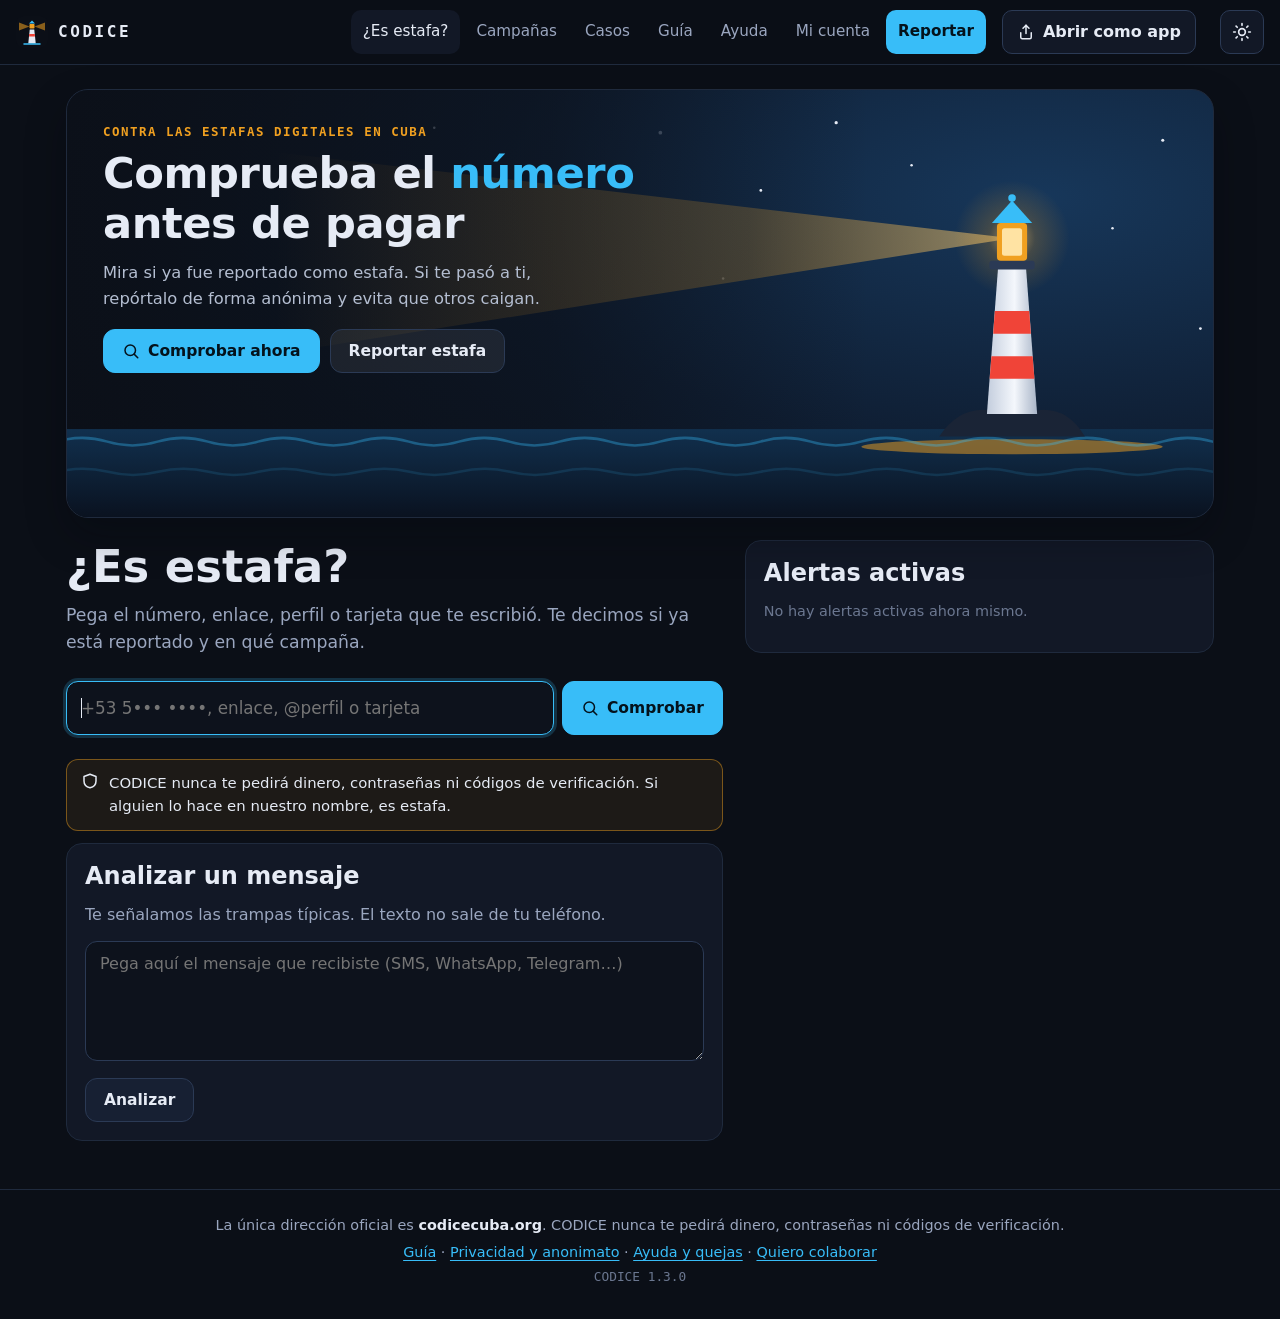
==== index.html @ cb412890 "Añadir botón «Abrir como app» (acceso directo a la pantalla de inicio)" ====
<!doctype html>
<html lang="es">
<head>
<meta charset="utf-8">
<meta name="viewport" content="width=device-width, initial-scale=1, viewport-fit=cover">
<meta http-equiv="Content-Security-Policy" content="default-src 'self'; script-src 'self'; style-src 'self'; img-src 'self' data: blob: https://*.ts.net; media-src 'self' blob: https://*.ts.net; connect-src 'self' https://*.ts.net; font-src 'self'; object-src 'none'; base-uri 'none'; form-action 'none'; manifest-src 'self'">
<meta name="referrer" content="no-referrer">
<title>CODICE · ¿Es estafa?</title>
<meta name="description" content="Comprueba si un número, enlace, perfil o tarjeta está reportado como estafa en Cuba. Reporta de forma anónima y ayuda a otros.">
<meta name="theme-color" content="#0B0F17">
<link rel="icon" href="img/favicon.svg" type="image/svg+xml">
<link rel="icon" href="img/favicon-32.png" sizes="32x32" type="image/png">
<link rel="icon" href="img/favicon-16.png" sizes="16x16" type="image/png">
<link rel="apple-touch-icon" href="img/apple-touch-icon.png">
<link rel="manifest" href="manifest.webmanifest">
<meta name="mobile-web-app-capable" content="yes">
<meta name="apple-mobile-web-app-capable" content="yes">
<meta name="apple-mobile-web-app-title" content="CODICE">
<meta name="apple-mobile-web-app-status-bar-style" content="black-translucent">
<meta property="og:type" content="website">
<meta property="og:site_name" content="CODICE">
<meta property="og:title" content="CODICE · ¿Es estafa? Compruébalo antes de pagar">
<meta property="og:description" content="Comprueba números, enlaces y tarjetas reportados como estafa en Cuba. Reporta de forma anónima.">
<meta property="og:image" content="https://codicecuba.org/img/og.png">
<meta property="og:url" content="https://codicecuba.org/">
<meta name="twitter:card" content="summary_large_image">
<link rel="stylesheet" href="css/codice.css?v=2026-11-25.3">
<script src="js/tema.js?v=2026-11-25.3"></script>
<script src="config.js?v=2026-11-25.3"></script>
<script type="module" src="js/app.js?v=2026-11-25.3"></script>
</head>
<body>
<a class="saltar" href="#principal">Saltar al contenido</a>
<div id="franja" hidden></div>
<header class="cabecera">
  <a class="marca" href="#/" aria-label="CODICE, inicio">
    <img src="img/logo.svg" alt="" width="32" height="32"><span>CODICE</span>
  </a>
  <nav id="menu" class="menu" aria-label="Principal"></nav>
  <button id="boton-app" class="boton-app" type="button" hidden aria-label="Abrir CODICE como app" title="Abrir CODICE como app"><svg class="icono" width="18" height="18" viewBox="0 0 24 24" fill="none" stroke="currentColor" stroke-width="2" stroke-linecap="round" stroke-linejoin="round" aria-hidden="true"><path d="M12 3v11"/><path d="m8 7 4-4 4 4"/><path d="M5 13v6a2 2 0 0 0 2 2h10a2 2 0 0 0 2-2v-6"/></svg><span class="texto-app">Abrir como app</span></button>
  <button id="boton-tema" class="boton-tema" type="button" aria-label="Cambiar a modo claro" title="Cambiar a modo claro">
    <svg class="ir-claro" width="20" height="20" viewBox="0 0 24 24" fill="none" stroke="currentColor" stroke-width="2" stroke-linecap="round" stroke-linejoin="round" aria-hidden="true"><circle cx="12" cy="12" r="4"/><path d="M12 2v2M12 20v2M4.9 4.9l1.4 1.4M17.7 17.7l1.4 1.4M2 12h2M20 12h2M4.9 19.1l1.4-1.4M17.7 6.3l1.4-1.4"/></svg>
    <svg class="ir-oscuro" width="20" height="20" viewBox="0 0 24 24" fill="none" stroke="currentColor" stroke-width="2" stroke-linecap="round" stroke-linejoin="round" aria-hidden="true"><path d="M21 12.8A9 9 0 1 1 11.2 3a7 7 0 0 0 9.8 9.8z"/></svg>
  </button>
  <button id="boton-menu" class="boton-menu" aria-label="Abrir menú" aria-expanded="false" aria-controls="menu">
    <svg width="22" height="22" viewBox="0 0 24 24" fill="none" stroke="currentColor" stroke-width="2" stroke-linecap="round" aria-hidden="true"><path d="M4 7h16M4 12h16M4 17h16"/></svg>
  </button>
</header>
<main id="principal" tabindex="-1"><noscript><p class="aviso">CODICE necesita JavaScript para funcionar.</p></noscript></main>
<footer class="pie">
  <p class="pie-oficial">La única dirección oficial es <strong>codicecuba.org</strong>. CODICE nunca te pedirá dinero, contraseñas ni códigos de verificación.</p>
  <p class="pie-enlaces"><a href="#/guia">Guía</a> · <a href="#/privacidad">Privacidad y anonimato</a> · <a href="#/ayuda">Ayuda y quejas</a> · <a href="#/colaborar">Quiero colaborar</a></p>
  <p class="pie-version">CODICE <span id="version">1.0.0</span></p>
</footer>
<div id="avisos-flotantes" class="toasts" aria-live="polite"></div>
<script src="js/abrir-app.js?v=2026-11-25.3"></script>
</body>
</html>
---- css/codice.css ----
/* CODICE · estilos. Oscuro y claro, que se lea bien y se adapte a cualquier pantalla */
/* modo oscuro (el de por defecto). Todos los colores salen de aqui, el claro solo cambia estas variables y ya */
:root {
  --fondo: #0B0F17; --capa: #121826; --capa2: #172033; --entrada: #0D121C; --borde: #1F2A3D; --borde2: #2B3A55;
  --texto: #E6EBF5; --suave: #9AA6BF; --tenue: #6B7790; --primario: #38BDF8; --primario2: #7DD3FC; --faro: #F0A020;
  --rojo: #F04438; --ambar: #F0A020; --verde: #3FB950; --azul: #38BDF8; --violeta: #A78BFA; --amarillo: #FDE68A;
  --rojo-texto: var(--rojo-texto); --ambar-texto: var(--ambar-texto); --verde-texto: var(--verde-texto); --atencion-texto: var(--atencion-texto);
  --sobre-primario: #04121C; --sobre-verde: #031105; --cabecera: rgba(11, 15, 23, .92); --velo: rgba(3, 6, 12, .72);
  --marco-movil: #1C2333; --grafo-texto: #C9D2E3; --grafo-neutro: #3B4A66; --grafo-vacio: #172033;
  --m-caso: #8B93FF; --m-expediente: #E2E8F0; --m-telefono: #F59E0B; --m-perfil: #34D399; --m-web: #2DD4BF; --m-correo: #FDE68A;
  --m-pago: #F87171; --m-ip: #38BDF8; --m-hash: #F472B6; --m-billetera: #FB923C; --m-app: #C4B5FD; --m-marca: #94A3B8; --m-letra: #0B0F17;
  --radio: 12px; --sombra: 0 10px 30px rgba(0, 0, 0, .35);
  --letra: system-ui, -apple-system, "Segoe UI", Roboto, "Noto Sans", Ubuntu, sans-serif;
  --mono: ui-monospace, "SFMono-Regular", "DejaVu Sans Mono", Menlo, Consolas, monospace;
  color-scheme: dark;
}
/* modo claro: los mismos tonos del oscuro pero un poco mas fuertes pa' que se lean bien sobre blanco */
:root[data-tema="claro"] {
  --fondo: #F3F6FA; --capa: #FFFFFF; --capa2: #EBF0F7; --entrada: #FFFFFF; --borde: #DCE3EE; --borde2: #C3CDDD;
  --texto: #0F1A2E; --suave: #4A5872; --tenue: #637089; --primario: #0369A1; --primario2: #075985; --faro: #C2700A;
  --rojo: #D92D20; --ambar: #DC8A04; --verde: #1F883D; --azul: #0284C7; --violeta: #7C3AED; --amarillo: #CA8A04;
  --rojo-texto: #B42318; --ambar-texto: #93470D; --verde-texto: #067647; --atencion-texto: #7A3E0E;
  --sobre-primario: #FFFFFF; --sobre-verde: #FFFFFF; --cabecera: rgba(243, 246, 250, .92); --velo: rgba(15, 26, 46, .45);
  --marco-movil: #C3CDDD; --grafo-texto: #24324D; --grafo-neutro: #A9B5C8; --grafo-vacio: #FFFFFF;
  --m-caso: #4F46E5; --m-expediente: #1E293B; --m-telefono: #C2410C; --m-perfil: #047857; --m-web: #0F766E; --m-correo: #A16207;
  --m-pago: #B91C1C; --m-ip: #0369A1; --m-hash: #BE185D; --m-billetera: #C2410C; --m-app: #6D28D9; --m-marca: #475569; --m-letra: #FFFFFF;
  --sombra: 0 10px 30px rgba(15, 26, 46, .12);
  color-scheme: light;
}
* { box-sizing: border-box; }
html { -webkit-text-size-adjust: 100%; }
body { margin: 0; background: var(--fondo); color: var(--texto); font: 16px/1.55 var(--letra); min-height: 100vh; transition: background-color .2s, color .2s;
  display: flex; flex-direction: column; }
a { color: var(--primario); text-underline-offset: 3px; }
a:hover { color: var(--primario2); }
img, video, svg { max-width: 100%; }
h1, h2, h3 { line-height: 1.2; margin: 0 0 .5em; }
h1 { font-size: clamp(1.6rem, 4vw, 2.2rem); }
h2 { font-size: clamp(1.25rem, 3vw, 1.5rem); }
h3 { font-size: 1.08rem; }
p { margin: 0 0 .8em; }
code, .mono { font-family: var(--mono); }
:focus-visible { outline: 3px solid var(--primario); outline-offset: 2px; border-radius: 6px; }
.saltar { position: absolute; left: -999px; top: 8px; background: var(--primario); color: var(--sobre-primario); padding: 8px 12px; border-radius: 8px; z-index: 50; }
.saltar:focus { left: 8px; }
[hidden] { display: none !important; }
.oculto-visual { position: absolute !important; width: 1px; height: 1px; overflow: hidden; clip: rect(0 0 0 0); white-space: nowrap; }

/* cabecera y menu */
.cabecera { position: sticky; top: 0; z-index: 20; display: flex; align-items: center; gap: 16px; padding: 10px max(16px, env(safe-area-inset-left));
  background: var(--cabecera); backdrop-filter: blur(8px); border-bottom: 1px solid var(--borde); }
.marca { display: flex; align-items: center; gap: 10px; color: var(--texto); text-decoration: none; font-weight: 700; letter-spacing: .16em; font-family: var(--mono); }
.marca img { border-radius: 8px; }
.menu { display: flex; gap: 4px; margin-left: auto; flex-wrap: wrap; }
.menu a { color: var(--suave); text-decoration: none; padding: 10px 12px; border-radius: 10px; font-size: .95rem; min-height: 44px; display: flex; align-items: center; }
.menu a:hover, .menu a[aria-current="page"] { color: var(--texto); background: var(--capa); }
.menu a.destacado { background: var(--primario); color: var(--sobre-primario); font-weight: 600; }
.boton-tema { margin-left: 4px; width: 44px; height: 44px; flex: none; border-radius: 10px; border: 1px solid var(--borde2); background: var(--capa); color: var(--texto); display: flex; align-items: center; justify-content: center; cursor: pointer; }
.boton-tema:hover { border-color: var(--primario); }
.boton-tema .ir-oscuro { display: none; } :root[data-tema="claro"] .boton-tema .ir-oscuro { display: block; } :root[data-tema="claro"] .boton-tema .ir-claro { display: none; }
.boton-menu { display: none; margin-left: auto; width: 44px; height: 44px; border-radius: 10px; border: 1px solid var(--borde2); background: var(--capa); color: var(--texto); align-items: center; justify-content: center; cursor: pointer; }
@media (max-width: 860px) {
  .boton-menu { display: flex; }
  .boton-tema { margin-left: auto; } .boton-tema + .boton-menu { margin-left: 8px; }
  .menu { position: fixed; inset: 61px 0 auto 0; flex-direction: column; background: var(--fondo); border-bottom: 1px solid var(--borde); padding: 8px 12px 16px; display: none; box-shadow: var(--sombra); max-height: calc(100vh - 61px); overflow: auto; }
  .menu.abierto { display: flex; }
  .menu a { font-size: 1.05rem; }
}
#franja { background: var(--rojo); color: #fff; padding: 10px 16px; font-weight: 600; text-align: center; }
#franja a { color: #fff; }

main { flex: 1; width: 100%; max-width: 1180px; margin: 0 auto; padding: 24px max(16px, env(safe-area-inset-left)) 48px; }
main:focus { outline: none; }
.pie { border-top: 1px solid var(--borde); color: var(--suave); padding: 20px 16px 28px; text-align: center; font-size: .9rem; }
.pie p { margin: 4px 0; }
.pie-oficial strong { color: var(--texto); }
.pie-version { color: var(--tenue); font-family: var(--mono); font-size: .8rem; }

/* bloques */
.tarjeta { background: var(--capa); border: 1px solid var(--borde); border-radius: 16px; padding: 18px; }
.tarjeta + .tarjeta { margin-top: 14px; }
.rejilla { display: grid; gap: 14px; grid-template-columns: repeat(auto-fill, minmax(min(260px, 100%), 1fr)); }
.rejilla > *, .avisos > *, .galeria > *, .opciones > * { min-width: 0; }
.fila { display: flex; gap: 10px; align-items: center; flex-wrap: wrap; }
.fila.fin { justify-content: flex-end; }
.pila { display: flex; flex-direction: column; gap: 12px; }
.separador { height: 1px; background: var(--borde); margin: 16px 0; border: 0; }
.suave { color: var(--suave); }
.tenue { color: var(--tenue); font-size: .9rem; }
.pequeno { font-size: .86rem; }
.grande { font-size: 1.15rem; }
.centro { text-align: center; }
.cabecera-pagina { display: flex; gap: 12px; align-items: flex-end; justify-content: space-between; flex-wrap: wrap; margin-bottom: 18px; }
.cabecera-pagina p { margin: 0; color: var(--suave); }
.volver { display: inline-flex; gap: 6px; align-items: center; margin-bottom: 12px; text-decoration: none; color: var(--suave); }

/* botones y formularios */
.boton, button.boton { display: inline-flex; align-items: center; justify-content: center; gap: 8px; min-height: 44px; padding: 0 18px; border-radius: 12px;
  border: 1px solid var(--borde2); background: var(--capa2); color: var(--texto); font: 600 .97rem var(--letra); cursor: pointer; text-decoration: none; white-space: nowrap; }
.boton:hover { border-color: var(--primario); color: var(--texto); }
.boton.primario { background: var(--primario); border-color: var(--primario); color: var(--sobre-primario); }
.boton.primario:hover { background: var(--primario2); }
.boton.peligro { background: transparent; border-color: rgba(240, 68, 56, .6); color: var(--rojo-texto); }
.boton.peligro:hover { background: rgba(240, 68, 56, .12); }
.boton.exito { background: var(--verde); border-color: var(--verde); color: var(--sobre-verde); }
.boton.fantasma { background: transparent; border-color: transparent; color: var(--suave); }
.boton.fantasma:hover { color: var(--texto); background: var(--capa2); }
.boton.chico { min-height: 36px; padding: 0 12px; font-size: .88rem; border-radius: 10px; }
.boton[disabled], .boton[aria-busy="true"] { opacity: .55; cursor: not-allowed; }
.boton.ancho { width: 100%; }
/* en pantallas chiquitas los botones con texto largo bajan de linea, si no se salen */
.boton, button.boton { max-width: 100%; white-space: normal; text-align: center; padding-top: 6px; padding-bottom: 6px; }
/* codigos, enlaces y datos largos se cortan dentro de su caja, que no me la estiren */
main a, main .indicador, main code, .elemento .crece { overflow-wrap: anywhere; }
.tabla .indicador, .tabla code { white-space: nowrap; overflow-wrap: normal; } /* en las tablas el dato va completo, la tabla se desliza y ya */
label { display: block; font-weight: 600; margin-bottom: 6px; font-size: .95rem; }
.campo { margin-bottom: 14px; }
.campo .ayuda { color: var(--suave); font-size: .86rem; margin-top: 4px; }
.campo .error { color: var(--rojo-texto); font-size: .88rem; margin-top: 4px; }
input[type=text], input[type=search], input[type=password], input[type=date], input[type=url], input[type=number], select, textarea {
  width: 100%; min-height: 48px; padding: 10px 14px; border-radius: 12px; border: 1px solid var(--borde2); background: var(--entrada); color: var(--texto); font: 1rem var(--letra); }
/* las casillas de fecha: el iPhone las pinta mas anchas q su caja, con esto ocupan su sitio justo */
input[type=date] { display: block; min-width: 0; max-width: 100%; -webkit-appearance: none; appearance: none; text-align: left; }
input[type=date]::-webkit-date-and-time-value { text-align: left; }
.filtros { display: grid; gap: 0 12px; grid-template-columns: repeat(auto-fill, minmax(140px, 200px)); }
.filtros > * { min-width: 0; }
/* banner de la portada (el faro animado de fondo) */
.banner { position: relative; overflow: hidden; margin-bottom: 22px; padding: 34px 36px 104px; min-height: 320px; border-radius: 22px; color: #E6EBF5;
  border: 1px solid #1F2A3D; background: radial-gradient(110% 130% at 85% 25%, #17375A 0%, #0F1E33 45%, #0B0F17 100%); box-shadow: 0 18px 40px rgba(3, 6, 12, .3); }
.banner-faro { position: absolute; inset: 0; z-index: 0; pointer-events: none; }
.banner-faro img { width: 100%; height: 100%; object-fit: cover; object-position: right bottom; display: block; }
.banner::before { content: ""; position: absolute; inset: 0; z-index: 0; pointer-events: none;
  background: linear-gradient(90deg, rgba(11, 15, 23, .82) 0%, rgba(11, 15, 23, .55) 42%, rgba(11, 15, 23, 0) 70%); }
.banner-texto { position: relative; z-index: 1; max-width: 560px; animation: banner-entra .7s ease-out both; }
@keyframes banner-entra { from { opacity: 0; transform: translateY(10px); } to { opacity: 1; transform: none; } }
.banner-antetitulo { margin: 0 0 10px; color: #F0A020; font: 600 .78rem var(--mono); letter-spacing: .12em; text-transform: uppercase; }
.banner-titulo { margin: 0 0 12px; font-size: clamp(1.75rem, 4.2vw, 2.7rem); font-weight: 800; line-height: 1.15; letter-spacing: -.01em; }
.banner-rotor { display: inline-block; height: 1.15em; overflow: hidden; vertical-align: bottom; }
.banner-palabras { display: flex; flex-direction: column; color: #38BDF8; animation: banner-palabras 8s cubic-bezier(.7, 0, .3, 1) infinite; }
.banner-palabras span { display: block; height: 1.15em; }
@keyframes banner-palabras { 0%, 20% { transform: translateY(0); } 25%, 45% { transform: translateY(-1.15em); } 50%, 70% { transform: translateY(-2.3em); } 75%, 95% { transform: translateY(-3.45em); } 100% { transform: translateY(-4.6em); } }
.banner-lema { color: #B4BED1; max-width: 46ch; margin: 0 0 18px; font-size: 1.02rem; }
.banner-botones { display: flex; gap: 10px; flex-wrap: wrap; }
.banner .boton.primario { background: #38BDF8; border-color: #38BDF8; color: #04121C; }
.banner .boton.primario:hover { background: #7DD3FC; }
.banner-secundario { background: rgba(255, 255, 255, .07); border-color: #2B3A55; color: #E6EBF5; backdrop-filter: blur(4px); }
.banner-secundario:hover { color: #fff; border-color: #38BDF8; }
.banner-cifras { display: flex; gap: 6px 18px; flex-wrap: wrap; margin-top: 20px; color: #9AA6BF; font-size: .9rem; min-height: 1.4em; }
.banner-cifras b { color: #E6EBF5; font-family: var(--mono); font-size: 1.05rem; }
@media (max-width: 760px) {
  .banner { padding: 22px 18px 132px; min-height: 0; }
  .banner::before { display: none; }
  .banner-faro { top: auto; height: 170px; }
  .banner-faro img { object-position: 82% bottom; }
  .banner-antetitulo { font-size: .68rem; letter-spacing: .1em; }
  .banner-lema { font-size: .95rem; }
  .banner-botones .boton { flex: 1 1 140px; padding: 0 12px; }
  .banner-cifras { font-size: .82rem; gap: 4px 12px; }
}
@media (prefers-reduced-motion: reduce) { .banner-palabras, .banner-texto { animation: none; } }

/* los recortes de ejemplo de la guia */
.recortes { display: flex; flex-wrap: wrap; gap: 12px; margin-top: 12px; }
.recorte { display: block; width: 100%; max-width: 340px; height: auto; border-radius: 12px; }
.fila-indicador { display: grid; gap: 10px 14px; grid-template-columns: minmax(0, 1fr) minmax(0, 2fr); }
@media (max-width: 520px) { .fila-indicador { grid-template-columns: minmax(0, 1fr); } }
@media (max-width: 520px) { .filtros { grid-template-columns: minmax(0, 1fr) minmax(0, 1fr); } .filtros > :last-child:nth-child(odd) { grid-column: 1 / -1; } }
textarea { min-height: 120px; resize: vertical; line-height: 1.5; }
input:focus, select:focus, textarea:focus { border-color: var(--primario); outline: none; box-shadow: 0 0 0 3px rgba(56, 189, 248, .2); }
input[aria-invalid="true"], select[aria-invalid="true"], textarea[aria-invalid="true"] { border-color: var(--rojo); }
.casilla { display: flex; gap: 10px; align-items: flex-start; font-weight: 400; cursor: pointer; }
.casilla input { width: 22px; height: 22px; margin-top: 2px; flex: none; accent-color: var(--primario); }
.opciones { display: grid; gap: 8px; grid-template-columns: repeat(auto-fill, minmax(150px, 1fr)); }
.opcion { position: relative; }
.opcion input { position: absolute; opacity: 0; }
.opcion span { display: flex; align-items: center; min-height: 48px; padding: 8px 12px; border-radius: 12px; border: 1px solid var(--borde2); background: var(--entrada); cursor: pointer; font-weight: 500; }
.opcion input:checked + span { border-color: var(--primario); background: rgba(56, 189, 248, .12); }
.opcion input:focus-visible + span { outline: 3px solid var(--primario); }
.trampa { position: absolute; left: -5000px; width: 1px; height: 1px; overflow: hidden; }
.buscador { display: flex; gap: 8px; }
.buscador input { flex: 1; min-width: 0; font-size: 1.05rem; min-height: 54px; }
.buscador .boton { min-height: 54px; }
@media (max-width: 520px) { .buscador { flex-direction: column; } }

/* insignias y niveles */
.insignia { display: inline-flex; align-items: center; gap: 6px; padding: 3px 10px; border-radius: 999px; font-size: .8rem; font-weight: 600; border: 1px solid var(--borde2); color: var(--suave); white-space: nowrap; }
.insignia.rojo, .nivel-fuerte, .riesgo-alto, .ver-confirmada { color: var(--rojo-texto); border-color: rgba(240, 68, 56, .5); background: rgba(240, 68, 56, .1); }
.insignia.ambar, .nivel-intermedia, .riesgo-medio, .ver-investigacion { color: var(--ambar-texto); border-color: rgba(240, 160, 32, .5); background: rgba(240, 160, 32, .1); }
.insignia.verde, .nivel-debil, .ver-resuelta, .estado-aprobado { color: var(--verde-texto); border-color: rgba(63, 185, 80, .5); background: rgba(63, 185, 80, .1); }
.insignia.azul, .estado-pendiente { color: var(--primario2); border-color: rgba(56, 189, 248, .5); background: rgba(56, 189, 248, .08); }
.estado-cambios { color: var(--ambar-texto); border-color: rgba(240, 160, 32, .5); }
.estado-rechazado, .estado-retirado, .estado-duplicado, .ver-descartada, .riesgo-sin_datos { color: var(--suave); }
.punto { width: 10px; height: 10px; border-radius: 50%; display: inline-block; background: var(--tenue); }
.punto.verde { background: var(--verde); } .punto.ambar { background: var(--ambar); } .punto.rojo { background: var(--rojo); }

/* portada */
.portada { display: grid; gap: 22px; grid-template-columns: minmax(0, 1.4fr) minmax(0, 1fr); align-items: start; }
@media (max-width: 900px) { .portada { grid-template-columns: minmax(0, 1fr); } }
.portada > * { min-width: 0; }
.heroe h1 { font-size: clamp(2rem, 6vw, 2.8rem); margin-bottom: 8px; }
.heroe p.lema { color: var(--suave); font-size: 1.08rem; }
.aviso-seguro svg, .elemento svg { flex: none; }
.aviso-seguro { display: flex; gap: 10px; align-items: flex-start; border: 1px solid rgba(240, 160, 32, .45); background: rgba(240, 160, 32, .08); border-radius: 12px; padding: 12px 14px; color: var(--atencion-texto); font-size: .93rem; }
.resultado { border-radius: 14px; padding: 16px; border: 1px solid var(--borde2); background: var(--capa2); margin-top: 14px; }
.resultado.riesgo-alto { border-color: rgba(240, 68, 56, .6); background: rgba(240, 68, 56, .08); }
.resultado.riesgo-medio { border-color: rgba(240, 160, 32, .6); background: rgba(240, 160, 32, .07); }
.resultado.riesgo-sin_datos { border-color: rgba(63, 185, 80, .45); }
.resultado h3 { display: flex; gap: 10px; align-items: center; }
.cifras { display: grid; grid-template-columns: repeat(3, minmax(0, 1fr)); gap: 10px; }
@media (max-width: 360px) { .cifra { padding: 12px 6px; } .cifra b { font-size: 1.35rem; } }
.cifra { background: var(--capa); border: 1px solid var(--borde); border-radius: 14px; padding: 14px; text-align: center; }
.cifra b { display: block; font-size: 1.6rem; font-family: var(--mono); }
.cifra span { color: var(--suave); font-size: .85rem; }
.senal { display: flex; gap: 10px; padding: 10px 12px; border-radius: 10px; background: var(--capa2); border-left: 4px solid var(--ambar); margin-top: 8px; }
.senal.alta { border-left-color: var(--rojo); }
.lista-limpia { list-style: none; padding: 0; margin: 0; }
.lista-limpia > li + li { border-top: 1px solid var(--borde); }
.elemento { display: flex; gap: 12px; align-items: center; padding: 12px 4px; color: var(--texto); text-decoration: none; }
a.elemento:hover { background: var(--capa2); border-radius: 10px; }
.elemento .crece { flex: 1; min-width: 0; }
.elemento .titulo { font-weight: 600; display: block; overflow: hidden; text-overflow: ellipsis; }
.elemento .meta { color: var(--suave); font-size: .86rem; }
@media (max-width: 600px) {
  .elemento { flex-wrap: wrap; align-items: flex-start; }
  .elemento .crece { flex-basis: calc(100% - 40px); }
  .elemento > input ~ .insignia { margin-left: 34px; }
  .elemento .meta:last-child { display: -webkit-box !important; -webkit-line-clamp: 2; -webkit-box-orient: vertical; overflow: hidden; }
  .elemento .meta.completa:last-child { display: block !important; -webkit-line-clamp: unset; overflow: visible; }
}

/* avisos de CODICE */
.avisos { display: grid; gap: 14px; grid-template-columns: repeat(auto-fill, minmax(min(280px, 100%), 1fr)); margin-bottom: 24px; }
.aviso-noticia { border-radius: 16px; overflow: hidden; background: var(--capa); border: 1px solid var(--borde); display: flex; flex-direction: column; }
.aviso-noticia.alerta { border-color: rgba(240, 68, 56, .6); }
.aviso-noticia.actualizacion { border-color: rgba(56, 189, 248, .45); }
.aviso-noticia .media { background: #000; position: relative; }
.aviso-noticia .media img, .aviso-noticia .media video { width: 100%; display: block; max-height: 320px; object-fit: contain; }
.aviso-noticia .cuerpo { padding: 14px 16px 16px; }
.aviso-noticia .etiqueta { font-size: .78rem; font-weight: 700; text-transform: uppercase; letter-spacing: .06em; }
.aviso-noticia.alerta .etiqueta { color: var(--rojo-texto); } .aviso-noticia.actualizacion .etiqueta { color: var(--primario2); }
.reproducir { position: absolute; inset: 0; margin: auto; width: 64px; height: 64px; border-radius: 50%; border: 0; background: rgba(0, 0, 0, .65); color: #fff; font-size: 26px; cursor: pointer; }

/* pasos del formulario */
.pasos { display: flex; gap: 6px; margin-bottom: 18px; }
.pasos li { flex: 1; list-style: none; height: 6px; border-radius: 6px; background: var(--borde2); }
.pasos li.hecho { background: var(--primario); }
.pasos-texto { color: var(--suave); font-size: .9rem; margin-bottom: 6px; }
.archivos { display: grid; gap: 8px; }
.archivo { display: flex; gap: 10px; align-items: center; background: var(--capa2); border-radius: 10px; padding: 8px 10px; }
.archivo img { width: 44px; height: 44px; object-fit: cover; border-radius: 8px; }
.archivo .crece { flex: 1; min-width: 0; overflow: hidden; text-overflow: ellipsis; white-space: nowrap; }
.zona-subida { border: 2px dashed var(--borde2); border-radius: 14px; padding: 22px; text-align: center; color: var(--suave); cursor: pointer; }
.zona-subida.encima { border-color: var(--primario); background: rgba(56, 189, 248, .06); }
.progreso { height: 8px; background: var(--borde2); border-radius: 8px; overflow: hidden; }
.progreso div { height: 100%; width: 0; background: var(--primario); transition: width .2s; }
.codigo-privado { font-family: var(--mono); font-size: clamp(1.1rem, 4vw, 1.5rem); letter-spacing: .06em; background: var(--entrada); border: 1px dashed var(--faro); border-radius: 12px; padding: 14px; text-align: center; user-select: all; word-break: break-all; }
.captcha { display: flex; gap: 10px; align-items: center; flex-wrap: wrap; }
.captcha img { border-radius: 10px; border: 1px solid var(--borde2); height: 72px; }

/* tablas y pestañas */
.tabla { width: 100%; border-collapse: collapse; font-size: .93rem; }
.tabla th, .tabla td { text-align: left; padding: 10px 8px; border-bottom: 1px solid var(--borde); vertical-align: top; }
.tabla th { color: var(--suave); font-weight: 600; font-size: .84rem; }
.desplazable { overflow-x: auto; }
.pestanas { display: flex; gap: 4px; border-bottom: 1px solid var(--borde); margin-bottom: 16px; overflow-x: auto; scrollbar-width: thin; }
.pestanas button { background: none; border: 0; color: var(--suave); padding: 12px 14px; font: 600 .95rem var(--letra); cursor: pointer; border-bottom: 3px solid transparent; white-space: nowrap; min-height: 44px; }
.pestanas button[aria-selected="true"] { color: var(--texto); border-bottom-color: var(--primario); }

/* mensajes y dialogos */
.toasts { position: fixed; bottom: 16px; left: 50%; transform: translateX(-50%); display: flex; flex-direction: column; gap: 8px; z-index: 60; width: min(560px, calc(100vw - 24px)); }
.toast { background: var(--capa2); border: 1px solid var(--borde2); border-radius: 12px; padding: 12px 14px; box-shadow: var(--sombra); display: flex; gap: 10px; align-items: center; }
.toast.error { border-color: rgba(240, 68, 56, .7); } .toast.ok { border-color: rgba(63, 185, 80, .7); }
.toast .crece { flex: 1; }
.velo { position: fixed; inset: 0; background: var(--velo); z-index: 40; display: flex; align-items: center; justify-content: center; padding: 16px; }
.dialogo { background: var(--capa); border: 1px solid var(--borde2); border-radius: 18px; width: min(560px, 100%); max-height: calc(100vh - 32px); overflow: auto; padding: 20px; box-shadow: var(--sombra); }
.dialogo.ancho { width: min(980px, 100%); }
.aviso { border-radius: 12px; padding: 12px 14px; background: var(--capa2); border: 1px solid var(--borde2); }
.aviso.error { border-color: rgba(240, 68, 56, .6); color: var(--rojo-texto); }
.aviso.ok { border-color: rgba(63, 185, 80, .6); }
.aviso.atencion { border-color: rgba(240, 160, 32, .6); color: var(--atencion-texto); }
.vacio { text-align: center; color: var(--suave); padding: 36px 12px; }
.cargando { display: flex; gap: 10px; align-items: center; justify-content: center; color: var(--suave); padding: 36px; }
.cargando::before { content: ""; width: 18px; height: 18px; border-radius: 50%; border: 3px solid var(--borde2); border-top-color: var(--primario); animation: giro .8s linear infinite; }
@keyframes giro { to { transform: rotate(360deg); } }

/* fichas y pruebas */
.ficha-meta { display: flex; flex-wrap: wrap; gap: 8px 18px; color: var(--suave); font-size: .92rem; margin-bottom: 12px; }
.galeria { display: grid; gap: 10px; grid-template-columns: repeat(auto-fill, minmax(min(180px, 100%), 1fr)); }
.galeria a, .galeria figure { display: block; border-radius: 12px; overflow: hidden; border: 1px solid var(--borde); background: #000; margin: 0; }
.galeria img { width: 100%; height: 180px; object-fit: cover; display: block; }
.indicador { font-family: var(--mono); background: var(--entrada); border: 1px solid var(--borde2); border-radius: 8px; padding: 2px 8px; font-size: .9rem; }
.linea-tiempo { display: flex; align-items: flex-end; gap: 4px; height: 120px; padding-top: 8px; }
.linea-tiempo { justify-content: center; }
.linea-tiempo .barra { flex: 1; max-width: 56px; background: var(--primario); border-radius: 6px 6px 0 0; min-height: 4px; position: relative; }
.linea-tiempo.con-valores { padding-top: 22px; }
.linea-tiempo .barra .valor { position: absolute; top: -20px; left: 50%; transform: translateX(-50%); font: 600 .75rem var(--mono); color: var(--texto); }
.linea-tiempo .barra span { position: absolute; bottom: -22px; left: 50%; transform: translateX(-50%); font-size: .7rem; color: var(--tenue); white-space: nowrap; }
.grafo { width: 100%; height: 420px; background: var(--entrada); border: 1px solid var(--borde); border-radius: 14px; display: block; touch-action: none; cursor: grab; }
.grafo.alto { height: min(70vh, 640px); }
.leyenda { display: flex; flex-wrap: wrap; gap: 12px; color: var(--suave); font-size: .85rem; margin-top: 8px; }
.leyenda i { display: inline-block; width: 22px; height: 4px; border-radius: 4px; vertical-align: middle; margin-right: 6px; }

/* panel de admin */
.panel { display: grid; grid-template-columns: 240px minmax(0, 1fr); gap: 22px; align-items: start; }
.panel > * { min-width: 0; } /* q una tabla o una fila de pestañas ancha no me estire la pagina: que se deslice dentro de su caja */
.panel-lateral { position: sticky; top: 76px; display: flex; flex-direction: column; gap: 2px; }
.panel-lateral a { display: flex; align-items: center; justify-content: space-between; gap: 8px; color: var(--suave); text-decoration: none; padding: 10px 12px; border-radius: 10px; min-height: 44px; }
.panel-lateral a:hover, .panel-lateral a[aria-current="page"] { background: var(--capa); color: var(--texto); }
.panel-lateral .grupo { color: var(--tenue); font-size: .76rem; text-transform: uppercase; letter-spacing: .08em; margin: 14px 12px 4px; }
.contador { background: var(--primario); color: var(--sobre-primario); border-radius: 999px; font-size: .75rem; font-weight: 700; padding: 1px 8px; }
.contador.rojo { background: var(--rojo); color: #fff; }
.panel-barra { display: flex; gap: 10px; align-items: center; margin-bottom: 16px; flex-wrap: wrap; }
.panel-barra .buscar-global { flex: 1; min-width: 200px; position: relative; }
.resultados-globales { position: absolute; top: 52px; left: 0; right: 0; background: var(--capa); border: 1px solid var(--borde2); border-radius: 12px; z-index: 30; box-shadow: var(--sombra); max-height: 60vh; overflow: auto; }
.dividido { display: grid; grid-template-columns: minmax(280px, 380px) minmax(0, 1fr); gap: 16px; align-items: start; }
.columna { max-width: 820px; margin-inline: auto; } /* paginas de leer y formularios: centradas */
.dividido > * { min-width: 0; }
.volver-lista { display: none; }
@media (max-width: 1200px) { /* movil y portatil chiquito: con algo abierto solo se ve el detalle, a todo lo ancho */
  .dividido.con-detalle > :first-child { display: none; }
  .volver-lista { display: inline-flex; margin-bottom: 12px; }
}
.dividido .lista { max-height: calc(100vh - 170px); overflow: auto; position: sticky; top: 76px; }
.tarea { display: flex; gap: 12px; align-items: center; padding: 14px; border-radius: 12px; background: var(--capa2); border-left: 4px solid var(--primario); text-decoration: none; color: var(--texto); }
.tarea.urgente { border-left-color: var(--rojo); } .tarea.aviso { border-left-color: var(--ambar); } .tarea.info { border-left-color: var(--tenue); }
.seleccionado { outline: 2px solid var(--primario); background: rgba(56, 189, 248, .06); border-radius: 10px; }
.acciones-fijas { position: sticky; bottom: 0; z-index: 5; display: flex; gap: 8px; flex-wrap: wrap; align-items: center;
  margin: 16px -18px -18px; padding: 12px 18px; background: var(--capa); border-top: 1px solid var(--borde); border-radius: 0 0 16px 16px;
  box-shadow: 0 -10px 24px rgba(0, 0, 0, .18); } /* barra solida pa' que no se vea el texto por debajo */
@media (max-width: 600px) { .acciones-fijas { position: static; box-shadow: none; } } /* en el movil no flota encima del contenido */
.deshacer { position: fixed; bottom: 16px; right: 16px; z-index: 61; }
.editor-tapado { position: relative; display: inline-block; max-width: 100%; user-select: none; touch-action: none; }
.editor-tapado img { display: block; max-width: 100%; max-height: 70vh; }
.editor-tapado .cuadro { position: absolute; background: #000; border: 2px solid var(--faro); }
.editor-tapado .sugerido { position: absolute; border: 2px dashed var(--faro); background: rgba(240, 160, 32, .18); cursor: pointer; }
.medidor { height: 12px; border-radius: 12px; background: var(--borde2); overflow: hidden; display: flex; }
.medidor div { height: 100%; }
.vista-movil { width: 360px; max-width: 100%; border: 8px solid var(--marco-movil); border-radius: 28px; overflow: hidden; background: var(--fondo); }
.mini { font-size: .8rem; }
@media (max-width: 980px) {
  .panel { grid-template-columns: minmax(0, 1fr); }
  .panel-lateral { position: static; flex-direction: row; overflow-x: auto; gap: 4px; padding-bottom: 6px; border-bottom: 1px solid var(--borde); }
  .panel-lateral .grupo { display: none; }
  .panel-lateral a { white-space: nowrap; }
  .dividido { grid-template-columns: minmax(0, 1fr); }
  .dividido .lista { position: static; max-height: none; }
}
@media (prefers-reduced-motion: reduce) { *, *::before, *::after { animation: none !important; transition: none !important; } }
@media print { .cabecera, .pie, .toasts, .acciones-fijas, .panel-lateral { display: none !important; } body { background: #fff; color: #000; } }
body.modo-panel main { max-width: 1560px; }
body.modo-panel .dividido { grid-template-columns: minmax(300px, 400px) minmax(0, 1fr); }
@media (max-width: 1200px) { body.modo-panel .dividido { grid-template-columns: minmax(0, 1fr); } body.modo-panel .dividido .lista { position: static; max-height: none; } }
.rejilla > .tarjeta + .tarjeta, .pila > .tarjeta + .tarjeta, .portada > .tarjeta + .tarjeta, .avisos > * + * { margin-top: 0; }

/* --- 1.2 · metricas y seguridad ------------------------------------------------------------------ */
.segmentos { display: inline-flex; flex-wrap: wrap; gap: 4px; padding: 4px; border: 1px solid var(--borde); border-radius: 12px; background: var(--capa); max-width: 100%; }
.segmentos button { min-height: 40px; padding: 8px 14px; border: 0; border-radius: 9px; background: transparent; color: var(--suave); font: 600 .92rem var(--letra); cursor: pointer; }
.segmentos button:hover { color: var(--texto); }
.segmentos button[aria-pressed="true"] { background: var(--capa2); color: var(--texto); box-shadow: inset 0 0 0 1px var(--borde2); }
.barra-herramientas { display: flex; flex-wrap: wrap; gap: 10px 16px; align-items: center; justify-content: space-between; margin-bottom: 16px; }
.barra-herramientas > * { min-width: 0; }
.en-vivo { display: inline-flex; align-items: center; gap: 8px; color: var(--suave); font-size: .88rem; }
.en-vivo .punto { background: var(--verde); animation: latido 2s infinite; }
@keyframes latido { 0%, 100% { opacity: 1; } 50% { opacity: .35; } }
.kpis { display: grid; gap: 12px; grid-template-columns: repeat(auto-fit, minmax(min(160px, 100%), 1fr)); margin-bottom: 14px; }
.kpi { background: var(--capa); border: 1px solid var(--borde); border-radius: 14px; padding: 14px 16px; min-width: 0; }
.kpi span { display: block; color: var(--suave); font-size: .85rem; }
.kpi b { display: block; font: 700 1.7rem var(--mono); margin: 2px 0; overflow-wrap: anywhere; }
.kpi small { color: var(--tenue); font-size: .8rem; }
.kpi small.sube { color: var(--verde-texto); }
.kpi small.baja { color: var(--rojo-texto); }
.grafico { min-width: 0; }
.grafico-info { min-height: 48px; display: flex; flex-wrap: wrap; gap: 2px 12px; align-items: baseline; margin-bottom: 18px; font-size: .93rem; color: var(--suave); }
.grafico-info strong { color: var(--texto); }
.grafico-info b { font-family: var(--mono); font-size: 1.05rem; color: var(--texto); }
.grafico-zona { position: relative; height: 180px; border-bottom: 1px solid var(--borde2); background-image: linear-gradient(var(--borde) 1px, transparent 1px); background-size: 100% 25%; }
.grafico-zona.bajo { height: 110px; }
.grafico-barras { position: absolute; inset: 0; display: flex; align-items: stretch; gap: 3px; }
.gbarra { flex: 1 1 0; min-width: 0; display: flex; flex-direction: column; justify-content: flex-end; padding: 0; border: 0; background: transparent; cursor: pointer; }
.gbarra i { display: block; width: 100%; background: var(--primario); transition: opacity .15s; }
.gbarra i:first-child { border-radius: 4px 4px 0 0; }
.gbarra.cero i { min-height: 2px; opacity: .35; }
.grafico-barras.con-seleccion .gbarra i { opacity: .4; }
.gbarra:hover i, .gbarra:focus-visible i, .grafico-barras.con-seleccion .gbarra.activa i { opacity: 1; }
.gbarra:focus-visible { outline: 2px solid var(--primario); outline-offset: 2px; border-radius: 4px; }
.grafico-max { position: absolute; top: -18px; right: 0; font: .72rem var(--mono); color: var(--tenue); }
.grafico-eje { display: flex; justify-content: space-between; gap: 6px; margin-top: 6px; color: var(--tenue); font-size: .75rem; white-space: nowrap; overflow: hidden; }
.leyenda { display: flex; flex-wrap: wrap; gap: 6px 14px; color: var(--suave); font-size: .85rem; margin-top: 10px; }
.leyenda span { display: inline-flex; align-items: center; gap: 6px; }
.leyenda i { width: 10px; height: 10px; border-radius: 3px; display: inline-block; }
.barras-h { list-style: none; margin: 0; padding: 0; display: flex; flex-direction: column; gap: 10px; }
.barras-h li { display: grid; grid-template-columns: minmax(0, 1fr) auto; gap: 4px 10px; align-items: center; }
.barras-h .nombre { overflow: hidden; text-overflow: ellipsis; white-space: nowrap; font-size: .93rem; }
.barras-h .num { font: 600 .85rem var(--mono); color: var(--suave); }
.barras-h .pista { grid-column: 1 / -1; height: 8px; border-radius: 8px; background: var(--capa2); overflow: hidden; }
.barras-h .pista i { display: block; height: 100%; border-radius: 8px; background: var(--primario); }
.semaforo { display: grid; grid-template-columns: auto minmax(0, 1fr); gap: 16px 18px; align-items: center; margin-bottom: 14px; }
.semaforo .luz { width: 56px; height: 56px; border-radius: 50%; background: var(--verde); box-shadow: 0 0 0 6px rgba(63, 185, 80, .18); }
.semaforo.ambar .luz { background: var(--ambar); box-shadow: 0 0 0 6px rgba(240, 160, 32, .2); }
.semaforo.rojo .luz { background: var(--rojo); box-shadow: 0 0 0 6px rgba(240, 68, 56, .22); animation: latido 1.6s infinite; }
.semaforo h2 { margin: 0 0 4px; }
.semaforo ul { margin: 0; padding-left: 18px; color: var(--suave); }
.semaforo-datos { grid-column: 1 / -1; display: grid; gap: 10px; grid-template-columns: repeat(auto-fit, minmax(min(140px, 100%), 1fr)); }
.semaforo-datos > div { background: var(--capa2); border-radius: 12px; padding: 10px 12px; min-width: 0; }
.semaforo-datos b { display: block; font: 700 1.15rem var(--mono); overflow-wrap: anywhere; }
.semaforo-datos span { color: var(--suave); font-size: .82rem; }
.texto-plano { white-space: pre; overflow: auto; max-height: 60vh; font: .76rem/1.55 var(--mono); background: var(--entrada); border: 1px solid var(--borde); border-radius: 12px; padding: 12px; margin: 0; color: var(--texto); }
.incidente { display: grid; grid-template-columns: auto minmax(0, 1fr); gap: 4px 12px; padding: 12px 4px; align-items: start; }
.incidente .punto { margin-top: 7px; }
.incidente p { margin: 0; overflow-wrap: anywhere; }
.incidente .meta { color: var(--suave); font-size: .84rem; overflow-wrap: anywhere; }
.formulario-bloqueo { display: grid; gap: 10px 12px; grid-template-columns: minmax(0, 1.4fr) minmax(0, 1fr); }
.formulario-bloqueo > * { min-width: 0; }
.formulario-bloqueo .ancho { grid-column: 1 / -1; }
@media (max-width: 520px) {
  .semaforo { gap: 12px 14px; } .semaforo .luz { width: 40px; height: 40px; }
  .kpi b { font-size: 1.4rem; } .grafico-zona { height: 150px; }
  .formulario-bloqueo { grid-template-columns: minmax(0, 1fr); }
  .segmentos { display: flex; } .segmentos button { flex: 1 1 auto; padding: 8px 5px; font-size: .86rem; }
  .barra-herramientas > .segmentos:first-child { width: 100%; }
}
.dos { display: grid; gap: 14px; grid-template-columns: repeat(2, minmax(0, 1fr)); align-items: start; }
.dos > * { min-width: 0; }
.dos > .tarjeta + .tarjeta { margin-top: 0; }
.grafico-eje.alineado { justify-content: stretch; gap: 3px; }
.grafico-eje.alineado span { flex: 1 1 0; min-width: 0; text-align: center; overflow: hidden; text-overflow: ellipsis; }
@media (max-width: 900px) { .dos { grid-template-columns: minmax(0, 1fr); } }
.filtros.anchos { gap: 10px 12px; grid-template-columns: repeat(auto-fill, minmax(min(220px, 100%), 1fr)); }
@media (max-width: 520px) { .filtros.anchos { grid-template-columns: minmax(0, 1fr); } }

/* --- 1.2 · avisos con sonido del panel ----------------------------------------------------------- */
.boton-campana { width: 48px; height: 48px; flex: none; border-radius: 12px; border: 1px solid var(--borde2); background: var(--capa); color: var(--texto); display: inline-flex; align-items: center; justify-content: center; cursor: pointer; }
.boton-campana:hover { border-color: var(--primario); }
.contador.tareas { margin-left: 8px; }
.avisos-panel { position: fixed; top: 78px; right: 16px; z-index: 70; width: min(380px, calc(100vw - 24px)); display: flex; flex-direction: column; gap: 10px; pointer-events: none; }
.notif { pointer-events: auto; display: grid; grid-template-columns: auto minmax(0, 1fr) auto; gap: 12px; align-items: start; padding: 14px 12px 14px 14px; border-radius: 14px;
  background: var(--capa); border: 1px solid var(--borde2); border-left: 4px solid var(--primario); box-shadow: 0 12px 32px rgba(0, 0, 0, .35); animation: notif-entra .28s cubic-bezier(.2, .9, .3, 1.2); }
.notif.n-servidor { border-left-color: var(--ambar); }
.notif.n-ataque { border-left-color: var(--rojo); }
.notif.grave { border-color: rgba(240, 68, 56, .6); border-left-color: var(--rojo); }
.notif-icono { width: 38px; height: 38px; border-radius: 10px; display: flex; align-items: center; justify-content: center; background: rgba(56, 189, 248, .14); color: var(--primario); }
.notif.n-servidor .notif-icono { background: rgba(240, 160, 32, .16); color: var(--ambar); }
.notif.n-ataque .notif-icono { background: rgba(240, 68, 56, .15); color: var(--rojo); }
.notif-cuerpo { min-width: 0; }
.notif-cuerpo strong { display: block; font-size: .95rem; }
.notif-cuerpo p { margin: 2px 0 0; color: var(--suave); font-size: .9rem; overflow-wrap: anywhere; }
.notif-meta { display: block; margin-top: 4px; color: var(--tenue); font-size: .8rem; }
.notif-ir { display: inline-block; margin-top: 6px; font-weight: 600; font-size: .88rem; color: var(--primario); text-decoration: none; }
.notif-cerrar { width: 32px; height: 32px; border: 0; border-radius: 8px; background: transparent; color: var(--tenue); cursor: pointer; display: flex; align-items: center; justify-content: center; }
.notif-cerrar:hover { background: var(--capa2); color: var(--texto); }
.notif.saliendo { opacity: 0; transform: translateX(16px); transition: opacity .2s, transform .2s; }
@keyframes notif-entra { from { opacity: 0; transform: translateX(24px) scale(.98); } to { opacity: 1; transform: none; } }
.ajuste-aviso { display: flex; gap: 10px 14px; align-items: flex-start; justify-content: space-between; flex-wrap: wrap; padding: 10px 0; border-top: 1px solid var(--borde); }
.ajuste-aviso > .casilla { flex: 1 1 240px; min-width: 0; }
@media (max-width: 600px) { .avisos-panel { top: auto; bottom: 12px; right: 10px; left: 10px; width: auto; flex-direction: column-reverse; } .notif { padding: 12px 8px 12px 12px; } .notif-icono { width: 34px; height: 34px; } }
.boton-campana { position: relative; }
.boton-campana .burbuja { position: absolute; top: -6px; right: -6px; min-width: 22px; height: 22px; padding: 0 6px; border-radius: 999px; background: var(--rojo); color: #fff;
  font: 700 .75rem/22px var(--letra); text-align: center; box-shadow: 0 0 0 2px var(--fondo); animation: burbuja .5s cubic-bezier(.2, .9, .3, 1.4); }
.boton-campana .burbuja[hidden] { display: none; }
@keyframes burbuja { from { transform: scale(.4); } to { transform: scale(1); } }
.fila.entre { justify-content: space-between; }
.lista-avisos { max-height: min(60vh, 560px); overflow: auto; margin: 0 -4px; padding: 0 4px; }
.aviso-lista { display: grid; grid-template-columns: auto minmax(0, 1fr) auto; gap: 12px; align-items: start; padding: 12px 6px; border-radius: 10px; }
.aviso-lista.nuevo { background: rgba(56, 189, 248, .06); }
.aviso-lista p { margin: 2px 0 0; color: var(--suave); font-size: .9rem; overflow-wrap: anywhere; }
.aviso-lista .fila.entre { flex-wrap: nowrap; align-items: baseline; gap: 10px; }
.aviso-lista .fila.entre strong { min-width: 0; }
.aviso-lista .fila.entre .tenue { flex: none; }
.notif-icono.n-servidor { background: rgba(240, 160, 32, .16); color: var(--ambar); }
.notif-icono.n-ataque { background: rgba(240, 68, 56, .15); color: var(--rojo); }
.punto-nuevo { width: 10px; height: 10px; border-radius: 50%; background: var(--rojo); margin-top: 6px; }
button.notif-ir { background: none; border: 0; padding: 0; cursor: pointer; font-family: inherit; }

/* --- mantenimiento: cuando faro no contesta ------------------------------------------------------- */
.mantenimiento { max-width: 720px; margin: 8px auto 24px; text-align: center; display: flex; flex-direction: column; align-items: center; gap: 12px; }
.mant-imagen { width: 100%; border-radius: 22px; overflow: hidden; box-shadow: 0 18px 48px rgba(0, 0, 0, .35); border: 1px solid var(--borde); line-height: 0; }
.mant-imagen img { width: 100%; height: auto; display: block; }
.mantenimiento h1 { margin: 14px 0 0; font-size: clamp(1.45rem, 4.6vw, 2rem); }
.mant-texto { margin: 0; color: var(--suave); max-width: 560px; font-size: 1.05rem; }
.mant-estado { margin: 4px 0 0; display: inline-flex; align-items: center; gap: 10px; padding: 8px 14px; border-radius: 999px; background: var(--capa); border: 1px solid var(--borde); color: var(--suave); font-size: .92rem; }
.mant-punto { width: 9px; height: 9px; border-radius: 50%; background: var(--ambar); animation: latido 1.6s infinite; flex: none; }
.mant-acciones { display: flex; flex-wrap: wrap; gap: 10px; justify-content: center; margin-top: 4px; }
.mant-aviso { margin-bottom: 14px; display: grid; grid-template-columns: auto minmax(0, 1fr); gap: 14px; align-items: center; padding: 12px; border-radius: 16px; background: var(--capa); border: 1px solid rgba(240, 160, 32, .45); }
.mant-aviso img { width: 96px; height: 54px; border-radius: 10px; object-fit: cover; display: block; }
.mant-aviso strong { display: block; }
.mant-aviso p { margin: 2px 0 0; color: var(--suave); font-size: .9rem; }
@media (max-width: 420px) { .mant-aviso { gap: 12px; } .mant-aviso img { width: 80px; height: 45px; } .mant-acciones .boton { flex: 1 1 100%; } }

/* 1.3 · mapa de investigacion */
.enlace { background: none; border: 0; padding: 2px 0; color: var(--primario); font: inherit; cursor: pointer; text-align: left; display: inline-flex; align-items: center; gap: 8px; text-underline-offset: 3px; }
.enlace:hover { text-decoration: underline; }
.mapa { display: grid; gap: 10px; }
.mapa-barra { display: flex; flex-wrap: wrap; gap: 8px; align-items: center; }
.mapa-buscar { flex: 1 1 260px; min-width: 0; display: grid; gap: 2px; }
.mapa-barra select { width: auto; flex: 0 0 auto; }
.mapa-chips { display: flex; flex-wrap: wrap; gap: 6px; }
.mapa-chip { display: inline-flex; align-items: center; gap: 6px; padding: 5px 11px; border-radius: 999px; border: 1px solid var(--borde2); background: transparent; color: var(--tenue); font: inherit; font-size: .82rem; cursor: pointer; min-height: 32px; }
.mapa-chip.on { color: var(--texto); background: var(--capa2); border-color: var(--primario); }
.mapa-chip:not(.on) .mapa-punto { opacity: .35; }
.mapa-punto { display: inline-block; width: 10px; height: 10px; border-radius: 50%; flex: 0 0 auto; }
.mapa-tiempo { display: flex; align-items: center; gap: 10px; }
.mapa-fecha { min-width: 84px; white-space: nowrap; }
.mapa-tiempo input[type=range] { flex: 1 1 auto; min-width: 0; width: auto; }
.mapa-cuerpo { display: grid; grid-template-columns: minmax(0, 1fr) 320px; gap: 14px; align-items: start; }
.mapa-lienzo { position: relative; }
.mapa-svg { display: block; width: 100%; height: min(62vh, 560px); background: var(--entrada); border: 1px solid var(--borde); border-radius: 14px; touch-action: none; cursor: grab; user-select: none; -webkit-user-select: none; }
.mapa-svg:active { cursor: grabbing; }
.mapa-svg:focus-visible { outline: 2px solid var(--primario); outline-offset: 2px; }
.mapa.grande .mapa-svg { height: max(70vh, 520px); }
.mapa.grande .mapa-cuerpo { grid-template-columns: minmax(0, 1fr); }
.mapa-nodo { cursor: pointer; }
.mapa-nodo:focus { outline: none; }
.mapa-nodo:focus-visible circle, .mapa-nodo:focus-visible rect { stroke: var(--primario); stroke-width: 3; }
.mapa-zona { cursor: pointer; }
.mapa-zoom { position: absolute; top: 10px; right: 10px; display: flex; flex-direction: column; gap: 6px; }
.mapa-zoom button { width: 40px; height: 40px; border-radius: 10px; border: 1px solid var(--borde2); background: var(--capa); color: var(--texto); font-size: 1.2rem; line-height: 1; cursor: pointer; }
.mapa-zoom button:hover { border-color: var(--primario); }
.mapa-mini { position: absolute; left: 10px; bottom: 10px; width: 160px; height: 104px; background: var(--capa); border: 1px solid var(--borde2); border-radius: 10px; opacity: .92; cursor: crosshair; touch-action: none; }
.mapa-vacio { position: absolute; inset: 0; display: grid; place-items: center; color: var(--suave); padding: 20px; text-align: center; pointer-events: none; }
.mapa-vacio[hidden] { display: none; }
.mapa-ficha { background: var(--capa); border: 1px solid var(--borde); border-radius: 14px; padding: 14px 16px; min-height: 120px; display: grid; gap: 10px; align-content: start; }
.mapa-ficha h3 { margin: 0; font-size: 1.05rem; overflow-wrap: anywhere; }
.mapa-ficha p { margin: 0; }
.mapa-ficha-cab { display: flex; gap: 12px; align-items: center; }
.mapa-icono { width: 34px; height: 34px; border-radius: 10px; display: grid; place-items: center; font-weight: 700; flex: 0 0 auto; }
.mapa-vecinos summary { cursor: pointer; color: var(--suave); font-size: .9rem; }
.mapa-vecinos ul { max-height: 220px; overflow: auto; margin-top: 6px; }
.mapa-vecinos li { padding: 3px 0; overflow-wrap: anywhere; }
.mapa-acciones { flex-wrap: wrap; }
.mapa-ruta { margin: 0; padding-left: 20px; display: grid; gap: 4px; }
.mapa-leyenda { min-width: 0; max-width: 100%; }
.mapa-leyenda summary { cursor: pointer; color: var(--suave); font-size: .85rem; text-align: right; }
.mapa-leyenda .leyenda { justify-content: flex-start; }
.mapa-leyenda i { display: inline-block; width: 22px; height: 0; border-top: 3px solid; vertical-align: middle; margin-right: 6px; }
.l-fuerte { color: var(--rojo); } .l-intermedia { color: var(--ambar); } .l-debil { color: var(--verde); border-top-width: 2px !important; }
.l-sugerida { color: var(--suave); border-top-style: dashed !important; } .l-dato { color: var(--grafo-neutro); border-top-width: 1px !important; } .l-exp { color: var(--faro); border-top-style: dotted !important; }
.m-forma { display: inline-block; width: 12px; height: 12px; margin-right: 6px; vertical-align: -1px; background: var(--m-caso); }
.m-forma.cuadro { border-radius: 3px; } .m-forma.rombo { background: var(--m-expediente); transform: rotate(45deg) scale(.85); } .m-forma.circulo { border-radius: 50%; background: var(--m-telefono); }
.m-punto { display: inline-block; width: 9px; height: 9px; border-radius: 50%; margin-right: 6px; }
.m-punto.activo { background: var(--verde); } .m-punto.victima { background: var(--amarillo); } .m-punto.caido { background: none; border-radius: 0; height: 3px; width: 12px; background: var(--rojo); transform: rotate(-45deg); vertical-align: middle; }
.mapa-pie { display: flex; gap: 10px; flex-wrap: wrap; justify-content: space-between; align-items: flex-start; margin-top: 6px; }
@media (max-width: 1100px) { .mapa-cuerpo { grid-template-columns: minmax(0, 1fr); } }
@media (max-width: 600px) {
  .mapa-svg { height: 60vh; min-height: 340px; border-radius: 12px; }
  .mapa.grande .mapa-svg { height: 78vh; }
  .mapa-mini { width: 110px; height: 72px; }
  .mapa-zoom button { width: 44px; height: 44px; }
  .mapa-barra { display: grid; grid-template-columns: minmax(0, 1fr) auto auto; }
  .mapa-buscar { grid-column: 1 / -1; }
  .mapa-barra select { width: 100%; min-width: 0; }
  .mapa-barra .boton { padding: 0 10px; }
  .mapa-chips { flex-wrap: nowrap; overflow-x: auto; padding-bottom: 4px; scrollbar-width: thin; }
  .mapa-chip { flex: 0 0 auto; }
  .mapa-tiempo { gap: 6px; }
}

/* 1.3 · investigaciones */
.bandeja-vistas { display: flex; gap: 6px; overflow-x: auto; padding-bottom: 4px; scrollbar-width: thin; }
.bandeja-vistas .boton { white-space: nowrap; gap: 8px; }
.bandeja { display: grid; gap: 10px; margin-top: 4px; }
.expediente-fila { display: grid; gap: 6px; padding: 14px 16px; text-decoration: none; color: var(--texto); }
.expediente-fila:hover { border-color: var(--primario); }
.expediente-cab { display: flex; flex-wrap: wrap; gap: 6px 8px; align-items: center; }
.expediente-titulo { font-size: 1.05rem; overflow-wrap: anywhere; }
.cabecera-pagina.expediente h1 { margin: 6px 0 4px; overflow-wrap: anywhere; }
.expediente-responsable { display: grid; gap: 4px; }
.expediente-responsable select { width: auto; min-width: 160px; }
.veredicto-caja { display: flex; gap: 14px; align-items: center; justify-content: space-between; flex-wrap: wrap; background: var(--capa); border: 1px solid var(--borde); border-left: 4px solid var(--primario); border-radius: 0; padding: 14px 16px; margin-bottom: 14px; }
.veredicto-caja > div:first-child { flex: 1 1 280px; min-width: 0; }
.veredicto-caja p { margin: 4px 0 0; }
.veredicto-caja.revisar { border-left-color: var(--ambar); }
.veredicto-caja.cerrada { border-left-color: var(--verde); }
.lista-verificacion { list-style: none; margin: 0; padding: 0; display: grid; gap: 6px; }
.lista-verificacion li { display: flex; gap: 8px; align-items: baseline; font-size: .92rem; }
.lista-verificacion .marca { width: 20px; height: 20px; border-radius: 50%; display: inline-grid; place-items: center; font-size: .75rem; font-weight: 700; flex: 0 0 auto; border: 1px solid var(--borde2); color: var(--tenue); }
.lista-verificacion li.v-hecho .marca { background: var(--verde); border-color: var(--verde); color: var(--sobre-verde); }
.lista-verificacion li.v-falta .marca { border-color: var(--rojo); color: var(--rojo-texto); }
.lista-verificacion li.v-falta { color: var(--texto); }
.lista-verificacion li.v-pend { color: var(--suave); }
.cifras-mini { display: grid; grid-template-columns: repeat(4, minmax(0, 1fr)); gap: 8px; }
.cifra-mini { background: var(--capa2); border-radius: 10px; padding: 8px; text-align: center; display: grid; }
.cifra-mini b { font-size: 1.3rem; } .cifra-mini span { font-size: .78rem; color: var(--suave); }
.tarjeta-suave { background: var(--capa2); border: 1px solid var(--borde); border-radius: 12px; padding: 14px; }
details.tarjeta-suave > summary { cursor: pointer; }
details.tarjeta-suave[open] > summary { margin-bottom: 12px; }
.hallazgos { display: grid; gap: 10px; }
.hallazgo { border: 1px solid var(--borde); border-radius: 12px; padding: 12px 14px; display: grid; gap: 6px; }
.hallazgo p { margin: 0; }
.hallazgo-que { font-size: 1rem; white-space: pre-wrap; overflow-wrap: anywhere; }
.hallazgo-como { font-size: .9rem; white-space: pre-wrap; overflow-wrap: anywhere; }
.segmentado { display: inline-flex; border: 1px solid var(--borde2); border-radius: 10px; overflow: hidden; }
.segmentado button { background: none; border: 0; color: var(--suave); padding: 0 14px; min-height: 40px; font: inherit; cursor: pointer; }
.segmentado button + button { border-left: 1px solid var(--borde2); }
.segmentado button[aria-checked="true"] { background: var(--primario); color: var(--sobre-primario); font-weight: 600; }
.opciones-tipo { display: grid; gap: 8px; grid-template-columns: repeat(3, minmax(0, 1fr)); }
.opciones-tipo button { display: grid; gap: 4px; text-align: left; padding: 12px; border-radius: 12px; border: 1px solid var(--borde2); background: var(--entrada); color: var(--texto); font: inherit; cursor: pointer; }
.opciones-tipo button[aria-checked="true"] { border-color: var(--primario); box-shadow: inset 0 0 0 1px var(--primario); }
.barra-datos { justify-content: flex-start; }
.datos { display: grid; gap: 8px; }
.dato { display: grid; grid-template-columns: minmax(0, 1.4fr) minmax(0, 1fr) auto; gap: 6px 14px; align-items: center; padding: 10px 12px; border: 1px solid var(--borde); border-radius: 12px; }
.dato.caido .indicador { text-decoration: line-through; opacity: .75; }
.dato-valor { display: flex; flex-wrap: wrap; gap: 8px; align-items: center; min-width: 0; }
.dato-valor .indicador { overflow-wrap: anywhere; }
.dato-ficha { display: flex; gap: 10px; align-items: center; flex-wrap: wrap; justify-content: flex-end; }
.dato-ficha select { width: auto; }
.previas { display: grid; gap: 6px; margin: 10px 0; }
.previa { display: grid; grid-template-columns: auto minmax(0, 1.3fr) minmax(0, 1fr) minmax(0, 1fr); gap: 8px; align-items: center; }
.previa .indicador { overflow-wrap: anywhere; }
.previa.error .indicador { border-color: var(--rojo); }
.custodia { display: grid; gap: 10px; }
.prueba-custodia { border: 1px solid var(--borde); border-radius: 12px; padding: 12px 14px; display: grid; gap: 6px; }
.prueba-custodia p { margin: 0; }
.huella { display: flex; gap: 8px; align-items: center; flex-wrap: wrap; }
.huella .mono { font-size: .8rem; overflow-wrap: anywhere; word-break: break-all; color: var(--suave); }
.registro summary { cursor: pointer; color: var(--suave); }
.prueba-grande { max-width: 100%; max-height: 70vh; border-radius: 10px; display: block; margin: 0 auto; }
.comentario { border-bottom: 1px solid var(--borde); padding-bottom: 10px; }
.comentario p { margin: 4px 0 0; white-space: pre-wrap; overflow-wrap: anywhere; }
.historial { max-height: 480px; overflow: auto; }
.filtros-mapa { margin-bottom: 10px; }
.filtros-mapa summary { cursor: pointer; color: var(--suave); margin-bottom: 8px; }
.ficha-dato { border-top: 1px solid var(--borde); padding-top: 10px; }
.mapa-ficha h4 { margin: 4px 0; font-size: .9rem; color: var(--suave); }
@media (max-width: 760px) {
  .opciones-tipo { grid-template-columns: minmax(0, 1fr); }
  .dato { grid-template-columns: minmax(0, 1fr); }
  .dato { padding: 10px; gap: 6px; }
  .dato-ficha { justify-content: flex-start; flex-wrap: nowrap; }
  .dato-ficha select { flex: 1 1 auto; min-width: 0; }
  .dato-ficha .casilla { flex: 0 0 auto; }
  .previa { grid-template-columns: auto minmax(0, 1fr); }
  .previa select, .previa > span.mini { grid-column: 2; }
  .cifras-mini { grid-template-columns: repeat(2, minmax(0, 1fr)); }
  .veredicto-caja .fila, .veredicto-caja > .boton { flex: 1 1 100%; }
  .veredicto-caja .fila .boton { flex: 1; }
}


/* boton «Abrir como app»: pone CODICE en la pantalla de inicio (no instala nada) */
.boton-app { height: 44px; flex: none; display: inline-flex; align-items: center; gap: 8px; padding: 0 14px;
  border-radius: 10px; border: 1px solid var(--borde2); background: var(--capa); color: var(--texto); font: inherit; font-weight: 600; cursor: pointer; }
.boton-app:hover { border-color: var(--primario); }
.boton-app[hidden] { display: none; }
.boton-app + .boton-tema { margin-left: 8px; }
@media (max-width: 860px) { .boton-app { margin-left: auto; } .boton-app + .boton-tema { margin-left: 8px; } }
@media (max-width: 520px) { .boton-app { padding: 0 10px; } .boton-app .texto-app { display: none; } }

/* ventanita con las instrucciones para añadirlo a la pantalla de inicio */
.capa-app { position: fixed; inset: 0; z-index: 60; display: flex; align-items: center; justify-content: center; padding: 20px;
  background: rgba(0,0,0,.55); }
.capa-app-tarjeta { background: var(--capa); color: var(--texto); border: 1px solid var(--borde2); border-radius: 14px;
  box-shadow: var(--sombra); max-width: 420px; width: 100%; padding: 22px; }
.capa-app-tarjeta h2 { margin: 0 0 10px; font-size: 1.15rem; }
.capa-app-tarjeta p { margin: 0 0 12px; color: var(--suave); line-height: 1.5; }
.capa-app-tarjeta p b { color: var(--texto); }
.capa-app-ok { margin-top: 4px; width: 100%; height: 44px; border: none; border-radius: 10px; cursor: pointer;
  background: var(--primario); color: var(--sobre-primario); font: inherit; font-weight: 700; }
.capa-app-ok:hover { filter: brightness(1.05); }
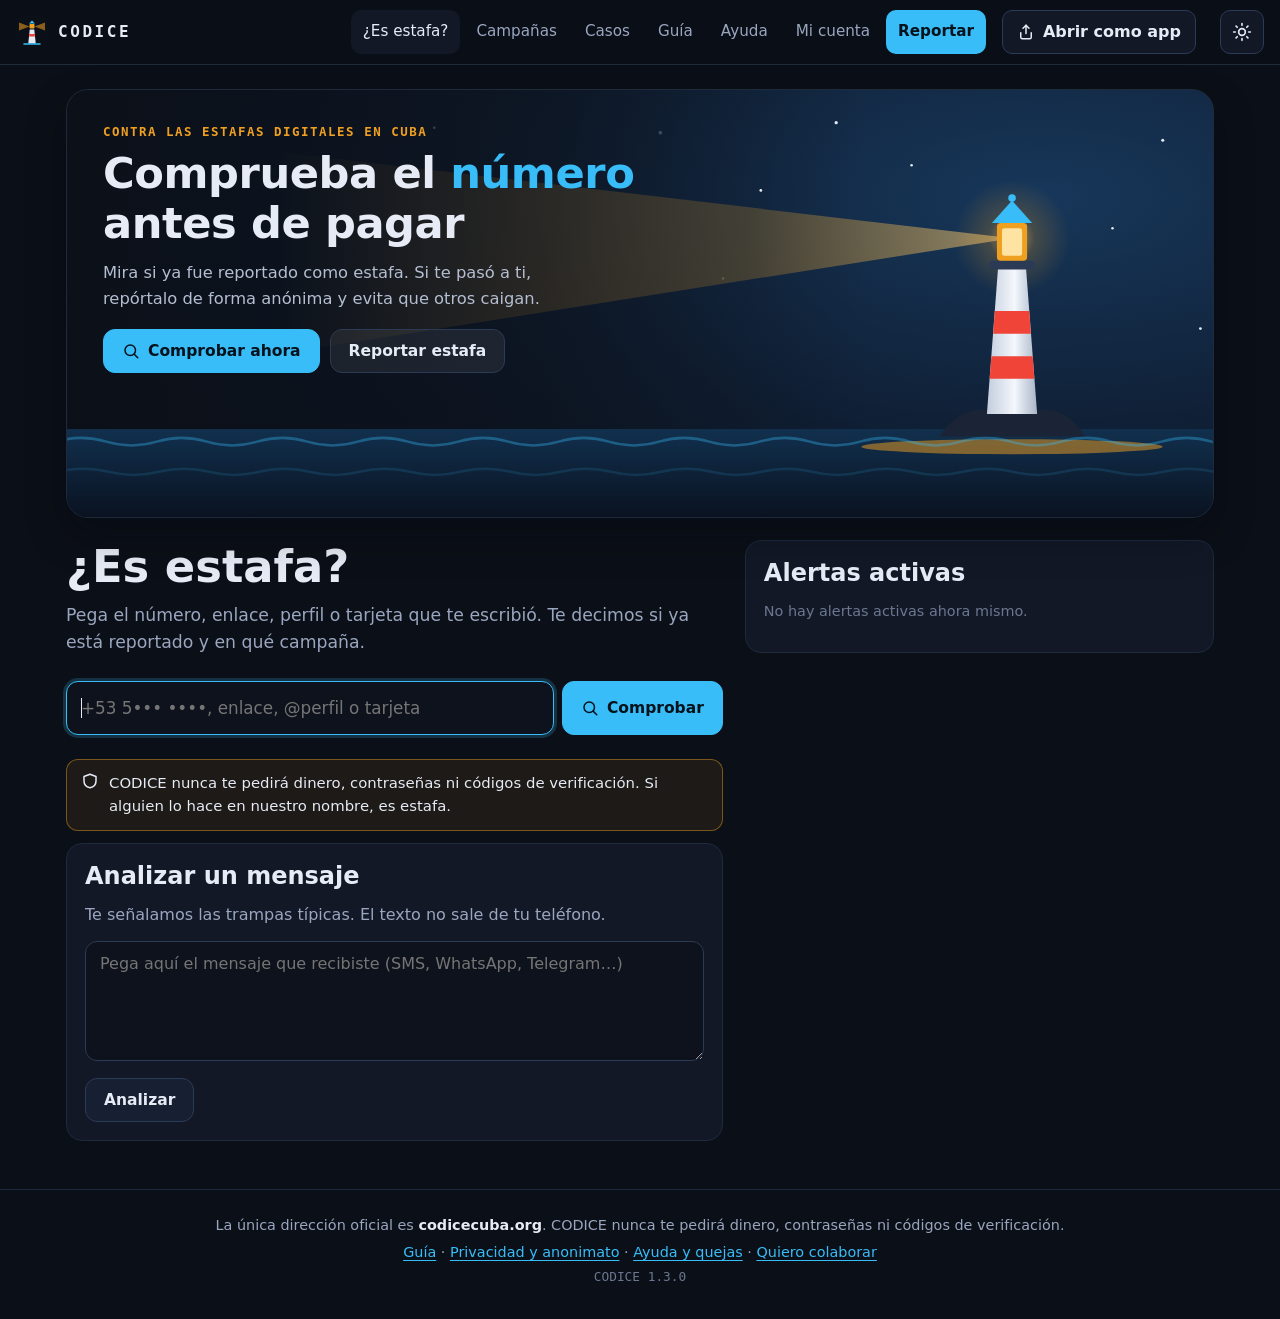
==== commit 742efb8f: "Dejar hueco para la cámara/isla del móvil al abrir como app (área segura)" ====
--- a/index.html
+++ b/index.html
@@ -24,10 +24,10 @@
 <meta property="og:image" content="https://codicecuba.org/img/og.png">
 <meta property="og:url" content="https://codicecuba.org/">
 <meta name="twitter:card" content="summary_large_image">
-<link rel="stylesheet" href="css/codice.css?v=2026-11-25.3">
-<script src="js/tema.js?v=2026-11-25.3"></script>
-<script src="config.js?v=2026-11-25.3"></script>
-<script type="module" src="js/app.js?v=2026-11-25.3"></script>
+<link rel="stylesheet" href="css/codice.css?v=2026-11-25.4">
+<script src="js/tema.js?v=2026-11-25.4"></script>
+<script src="config.js?v=2026-11-25.4"></script>
+<script type="module" src="js/app.js?v=2026-11-25.4"></script>
 </head>
 <body>
 <a class="saltar" href="#principal">Saltar al contenido</a>
@@ -53,6 +53,6 @@
   <p class="pie-version">CODICE <span id="version">1.0.0</span></p>
 </footer>
 <div id="avisos-flotantes" class="toasts" aria-live="polite"></div>
-<script src="js/abrir-app.js?v=2026-11-25.3"></script>
+<script src="js/abrir-app.js?v=2026-11-25.4"></script>
 </body>
 </html>
--- a/css/codice.css
+++ b/css/codice.css
@@ -30,7 +30,7 @@
 * { box-sizing: border-box; }
 html { -webkit-text-size-adjust: 100%; }
 body { margin: 0; background: var(--fondo); color: var(--texto); font: 16px/1.55 var(--letra); min-height: 100vh; transition: background-color .2s, color .2s;
-  display: flex; flex-direction: column; }
+  display: flex; flex-direction: column; padding-bottom: env(safe-area-inset-bottom); }
 a { color: var(--primario); text-underline-offset: 3px; }
 a:hover { color: var(--primario2); }
 img, video, svg { max-width: 100%; }
@@ -47,7 +47,7 @@
 .oculto-visual { position: absolute !important; width: 1px; height: 1px; overflow: hidden; clip: rect(0 0 0 0); white-space: nowrap; }
 
 /* cabecera y menu */
-.cabecera { position: sticky; top: 0; z-index: 20; display: flex; align-items: center; gap: 16px; padding: 10px max(16px, env(safe-area-inset-left));
+.cabecera { position: sticky; top: 0; z-index: 20; display: flex; align-items: center; gap: 16px; padding: calc(10px + env(safe-area-inset-top)) max(16px, env(safe-area-inset-right)) 10px max(16px, env(safe-area-inset-left));
   background: var(--cabecera); backdrop-filter: blur(8px); border-bottom: 1px solid var(--borde); }
 .marca { display: flex; align-items: center; gap: 10px; color: var(--texto); text-decoration: none; font-weight: 700; letter-spacing: .16em; font-family: var(--mono); }
 .marca img { border-radius: 8px; }
@@ -62,12 +62,15 @@
 @media (max-width: 860px) {
   .boton-menu { display: flex; }
   .boton-tema { margin-left: auto; } .boton-tema + .boton-menu { margin-left: 8px; }
-  .menu { position: fixed; inset: 61px 0 auto 0; flex-direction: column; background: var(--fondo); border-bottom: 1px solid var(--borde); padding: 8px 12px 16px; display: none; box-shadow: var(--sombra); max-height: calc(100vh - 61px); overflow: auto; }
+  .menu { position: fixed; inset: calc(61px + env(safe-area-inset-top)) 0 auto 0; flex-direction: column; background: var(--fondo); border-bottom: 1px solid var(--borde); padding: 8px 12px calc(16px + env(safe-area-inset-bottom)); display: none; box-shadow: var(--sombra); max-height: calc(100dvh - 61px - env(safe-area-inset-top)); overflow: auto; }
   .menu.abierto { display: flex; }
   .menu a { font-size: 1.05rem; }
 }
 #franja { background: var(--rojo); color: #fff; padding: 10px 16px; font-weight: 600; text-align: center; }
 #franja a { color: #fff; }
+/* cuando la franja roja está arriba del todo, que deje hueco para la cámara/isla, y entonces la cabecera ya no lo repite */
+#franja:not([hidden]) { padding-top: calc(10px + env(safe-area-inset-top)); }
+#franja:not([hidden]) + .cabecera { padding-top: 10px; }
 
 main { flex: 1; width: 100%; max-width: 1180px; margin: 0 auto; padding: 24px max(16px, env(safe-area-inset-left)) 48px; }
 main:focus { outline: none; }
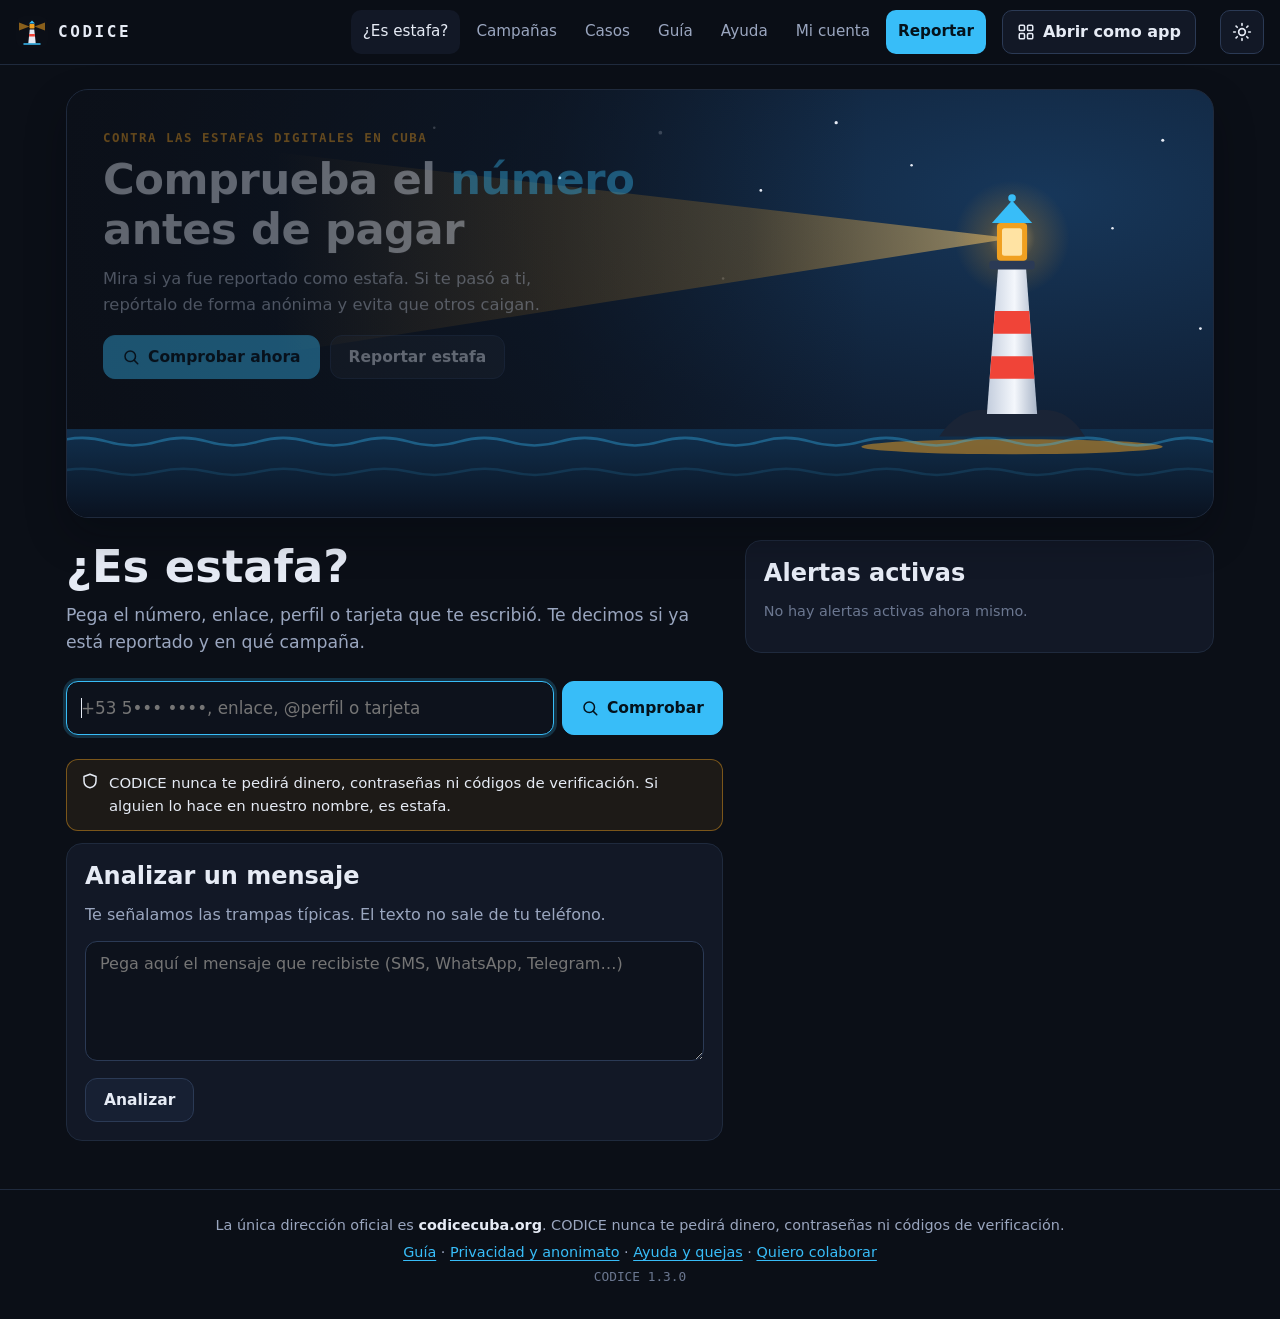
==== commit 34e3496e: "Icono de app (cuadrícula) en el botón «Abrir como app»" ====
--- a/index.html
+++ b/index.html
@@ -24,10 +24,10 @@
 <meta property="og:image" content="https://codicecuba.org/img/og.png">
 <meta property="og:url" content="https://codicecuba.org/">
 <meta name="twitter:card" content="summary_large_image">
-<link rel="stylesheet" href="css/codice.css?v=2026-11-25.4">
-<script src="js/tema.js?v=2026-11-25.4"></script>
-<script src="config.js?v=2026-11-25.4"></script>
-<script type="module" src="js/app.js?v=2026-11-25.4"></script>
+<link rel="stylesheet" href="css/codice.css?v=2026-11-25.5">
+<script src="js/tema.js?v=2026-11-25.5"></script>
+<script src="config.js?v=2026-11-25.5"></script>
+<script type="module" src="js/app.js?v=2026-11-25.5"></script>
 </head>
 <body>
 <a class="saltar" href="#principal">Saltar al contenido</a>
@@ -37,7 +37,7 @@
     <img src="img/logo.svg" alt="" width="32" height="32"><span>CODICE</span>
   </a>
   <nav id="menu" class="menu" aria-label="Principal"></nav>
-  <button id="boton-app" class="boton-app" type="button" hidden aria-label="Abrir CODICE como app" title="Abrir CODICE como app"><svg class="icono" width="18" height="18" viewBox="0 0 24 24" fill="none" stroke="currentColor" stroke-width="2" stroke-linecap="round" stroke-linejoin="round" aria-hidden="true"><path d="M12 3v11"/><path d="m8 7 4-4 4 4"/><path d="M5 13v6a2 2 0 0 0 2 2h10a2 2 0 0 0 2-2v-6"/></svg><span class="texto-app">Abrir como app</span></button>
+  <button id="boton-app" class="boton-app" type="button" hidden aria-label="Abrir CODICE como app" title="Abrir CODICE como app"><svg class="icono" width="18" height="18" viewBox="0 0 24 24" fill="none" stroke="currentColor" stroke-width="2" stroke-linecap="round" stroke-linejoin="round" aria-hidden="true"><rect x="3" y="3" width="7" height="7" rx="1.5"/><rect x="14" y="3" width="7" height="7" rx="1.5"/><rect x="3" y="14" width="7" height="7" rx="1.5"/><rect x="14" y="14" width="7" height="7" rx="1.5"/></svg><span class="texto-app">Abrir como app</span></button>
   <button id="boton-tema" class="boton-tema" type="button" aria-label="Cambiar a modo claro" title="Cambiar a modo claro">
     <svg class="ir-claro" width="20" height="20" viewBox="0 0 24 24" fill="none" stroke="currentColor" stroke-width="2" stroke-linecap="round" stroke-linejoin="round" aria-hidden="true"><circle cx="12" cy="12" r="4"/><path d="M12 2v2M12 20v2M4.9 4.9l1.4 1.4M17.7 17.7l1.4 1.4M2 12h2M20 12h2M4.9 19.1l1.4-1.4M17.7 6.3l1.4-1.4"/></svg>
     <svg class="ir-oscuro" width="20" height="20" viewBox="0 0 24 24" fill="none" stroke="currentColor" stroke-width="2" stroke-linecap="round" stroke-linejoin="round" aria-hidden="true"><path d="M21 12.8A9 9 0 1 1 11.2 3a7 7 0 0 0 9.8 9.8z"/></svg>
@@ -53,6 +53,6 @@
   <p class="pie-version">CODICE <span id="version">1.0.0</span></p>
 </footer>
 <div id="avisos-flotantes" class="toasts" aria-live="polite"></div>
-<script src="js/abrir-app.js?v=2026-11-25.4"></script>
+<script src="js/abrir-app.js?v=2026-11-25.5"></script>
 </body>
 </html>
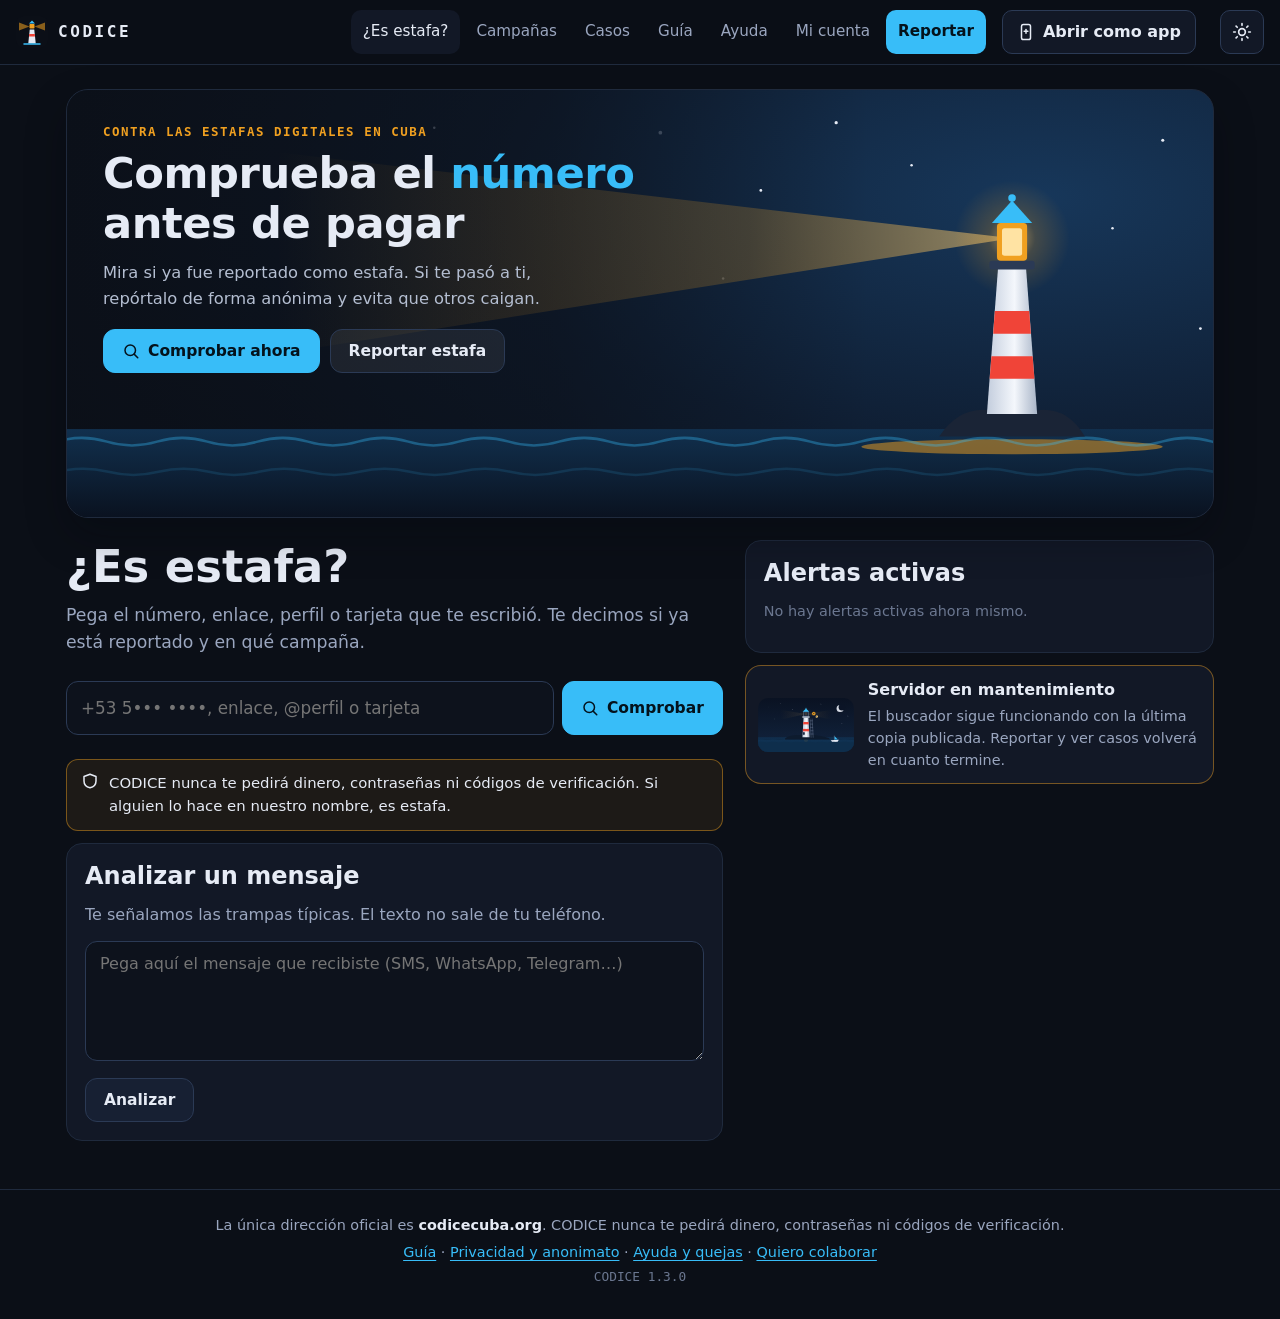
==== commit 283f85ab: "Icono de teléfono con + en el botón «Abrir como app»" ====
--- a/index.html
+++ b/index.html
@@ -24,10 +24,10 @@
 <meta property="og:image" content="https://codicecuba.org/img/og.png">
 <meta property="og:url" content="https://codicecuba.org/">
 <meta name="twitter:card" content="summary_large_image">
-<link rel="stylesheet" href="css/codice.css?v=2026-11-25.5">
-<script src="js/tema.js?v=2026-11-25.5"></script>
-<script src="config.js?v=2026-11-25.5"></script>
-<script type="module" src="js/app.js?v=2026-11-25.5"></script>
+<link rel="stylesheet" href="css/codice.css?v=2026-11-25.6">
+<script src="js/tema.js?v=2026-11-25.6"></script>
+<script src="config.js?v=2026-11-25.6"></script>
+<script type="module" src="js/app.js?v=2026-11-25.6"></script>
 </head>
 <body>
 <a class="saltar" href="#principal">Saltar al contenido</a>
@@ -37,7 +37,7 @@
     <img src="img/logo.svg" alt="" width="32" height="32"><span>CODICE</span>
   </a>
   <nav id="menu" class="menu" aria-label="Principal"></nav>
-  <button id="boton-app" class="boton-app" type="button" hidden aria-label="Abrir CODICE como app" title="Abrir CODICE como app"><svg class="icono" width="18" height="18" viewBox="0 0 24 24" fill="none" stroke="currentColor" stroke-width="2" stroke-linecap="round" stroke-linejoin="round" aria-hidden="true"><rect x="3" y="3" width="7" height="7" rx="1.5"/><rect x="14" y="3" width="7" height="7" rx="1.5"/><rect x="3" y="14" width="7" height="7" rx="1.5"/><rect x="14" y="14" width="7" height="7" rx="1.5"/></svg><span class="texto-app">Abrir como app</span></button>
+  <button id="boton-app" class="boton-app" type="button" hidden aria-label="Abrir CODICE como app" title="Abrir CODICE como app"><svg class="icono" width="18" height="18" viewBox="0 0 24 24" fill="none" stroke="currentColor" stroke-width="2" stroke-linecap="round" stroke-linejoin="round" aria-hidden="true"><rect x="6" y="2" width="12" height="20" rx="2.5"/><path d="M12 8.5v5"/><path d="M9.5 11h5"/></svg><span class="texto-app">Abrir como app</span></button>
   <button id="boton-tema" class="boton-tema" type="button" aria-label="Cambiar a modo claro" title="Cambiar a modo claro">
     <svg class="ir-claro" width="20" height="20" viewBox="0 0 24 24" fill="none" stroke="currentColor" stroke-width="2" stroke-linecap="round" stroke-linejoin="round" aria-hidden="true"><circle cx="12" cy="12" r="4"/><path d="M12 2v2M12 20v2M4.9 4.9l1.4 1.4M17.7 17.7l1.4 1.4M2 12h2M20 12h2M4.9 19.1l1.4-1.4M17.7 6.3l1.4-1.4"/></svg>
     <svg class="ir-oscuro" width="20" height="20" viewBox="0 0 24 24" fill="none" stroke="currentColor" stroke-width="2" stroke-linecap="round" stroke-linejoin="round" aria-hidden="true"><path d="M21 12.8A9 9 0 1 1 11.2 3a7 7 0 0 0 9.8 9.8z"/></svg>
@@ -53,6 +53,6 @@
   <p class="pie-version">CODICE <span id="version">1.0.0</span></p>
 </footer>
 <div id="avisos-flotantes" class="toasts" aria-live="polite"></div>
-<script src="js/abrir-app.js?v=2026-11-25.5"></script>
+<script src="js/abrir-app.js?v=2026-11-25.6"></script>
 </body>
 </html>
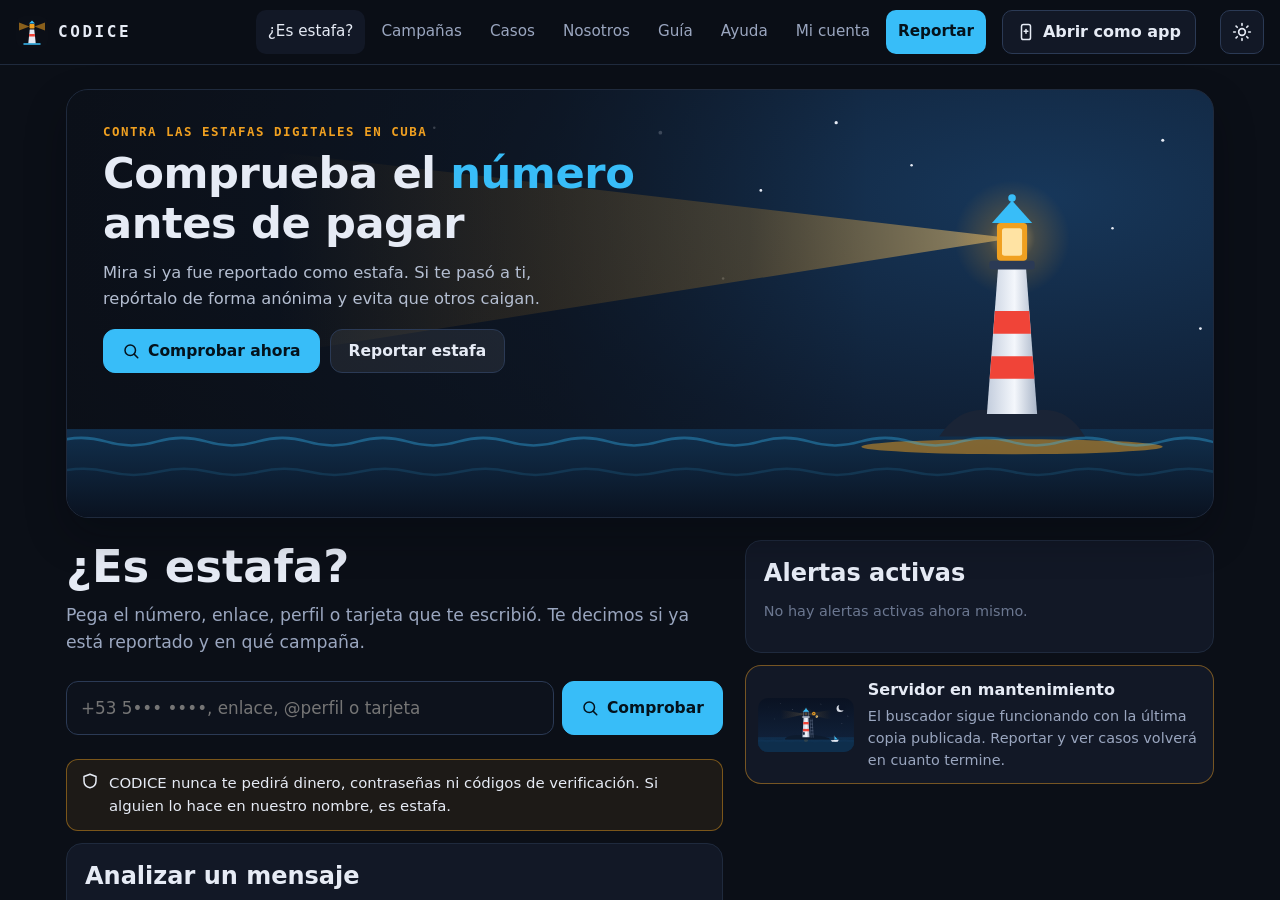
==== commit 3a44c1ec: "Nueva página «Nosotros» en el menú (quiénes somos y qué hacemos)" ====
--- a/index.html
+++ b/index.html
@@ -24,10 +24,10 @@
 <meta property="og:image" content="https://codicecuba.org/img/og.png">
 <meta property="og:url" content="https://codicecuba.org/">
 <meta name="twitter:card" content="summary_large_image">
-<link rel="stylesheet" href="css/codice.css?v=2026-11-25.6">
-<script src="js/tema.js?v=2026-11-25.6"></script>
-<script src="config.js?v=2026-11-25.6"></script>
-<script type="module" src="js/app.js?v=2026-11-25.6"></script>
+<link rel="stylesheet" href="css/codice.css?v=2026-11-25.7">
+<script src="js/tema.js?v=2026-11-25.7"></script>
+<script src="config.js?v=2026-11-25.7"></script>
+<script type="module" src="js/app.js?v=2026-11-25.7"></script>
 </head>
 <body>
 <a class="saltar" href="#principal">Saltar al contenido</a>
@@ -53,6 +53,6 @@
   <p class="pie-version">CODICE <span id="version">1.0.0</span></p>
 </footer>
 <div id="avisos-flotantes" class="toasts" aria-live="polite"></div>
-<script src="js/abrir-app.js?v=2026-11-25.6"></script>
+<script src="js/abrir-app.js?v=2026-11-25.7"></script>
 </body>
 </html>
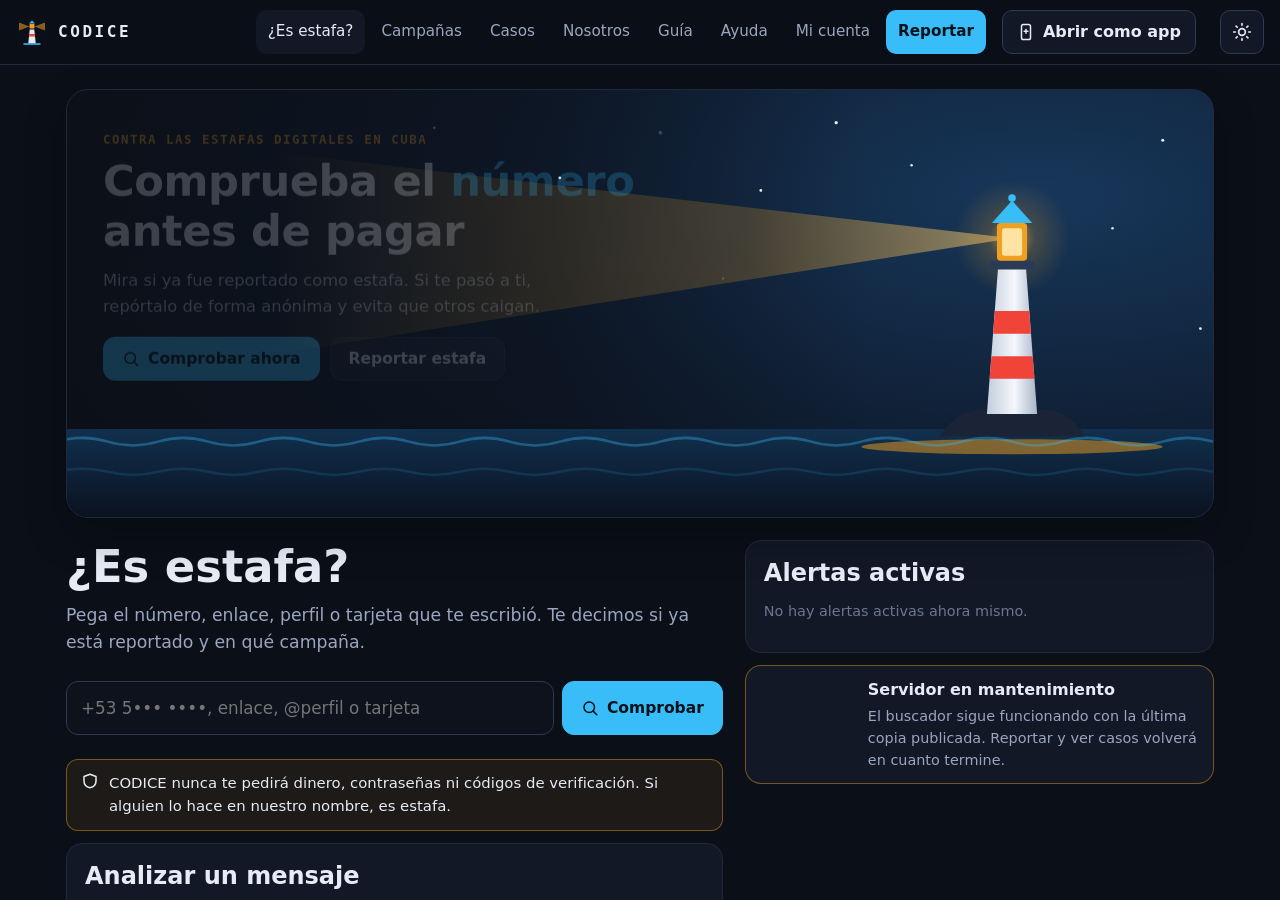
==== commit a8566938: "Corregir alineación de los botones de cabecera en modo app (a la derecha)" ====
--- a/index.html
+++ b/index.html
@@ -24,10 +24,10 @@
 <meta property="og:image" content="https://codicecuba.org/img/og.png">
 <meta property="og:url" content="https://codicecuba.org/">
 <meta name="twitter:card" content="summary_large_image">
-<link rel="stylesheet" href="css/codice.css?v=2026-11-25.7">
-<script src="js/tema.js?v=2026-11-25.7"></script>
-<script src="config.js?v=2026-11-25.7"></script>
-<script type="module" src="js/app.js?v=2026-11-25.7"></script>
+<link rel="stylesheet" href="css/codice.css?v=2026-11-25.8">
+<script src="js/tema.js?v=2026-11-25.8"></script>
+<script src="config.js?v=2026-11-25.8"></script>
+<script type="module" src="js/app.js?v=2026-11-25.8"></script>
 </head>
 <body>
 <a class="saltar" href="#principal">Saltar al contenido</a>
@@ -53,6 +53,6 @@
   <p class="pie-version">CODICE <span id="version">1.0.0</span></p>
 </footer>
 <div id="avisos-flotantes" class="toasts" aria-live="polite"></div>
-<script src="js/abrir-app.js?v=2026-11-25.7"></script>
+<script src="js/abrir-app.js?v=2026-11-25.8"></script>
 </body>
 </html>
--- a/css/codice.css
+++ b/css/codice.css
@@ -644,8 +644,8 @@
   border-radius: 10px; border: 1px solid var(--borde2); background: var(--capa); color: var(--texto); font: inherit; font-weight: 600; cursor: pointer; }
 .boton-app:hover { border-color: var(--primario); }
 .boton-app[hidden] { display: none; }
-.boton-app + .boton-tema { margin-left: 8px; }
-@media (max-width: 860px) { .boton-app { margin-left: auto; } .boton-app + .boton-tema { margin-left: 8px; } }
+.boton-app:not([hidden]) + .boton-tema { margin-left: 8px; }
+@media (max-width: 860px) { .boton-app:not([hidden]) { margin-left: auto; } .boton-app:not([hidden]) + .boton-tema { margin-left: 8px; } }
 @media (max-width: 520px) { .boton-app { padding: 0 10px; } .boton-app .texto-app { display: none; } }
 
 /* ventanita con las instrucciones para añadirlo a la pantalla de inicio */
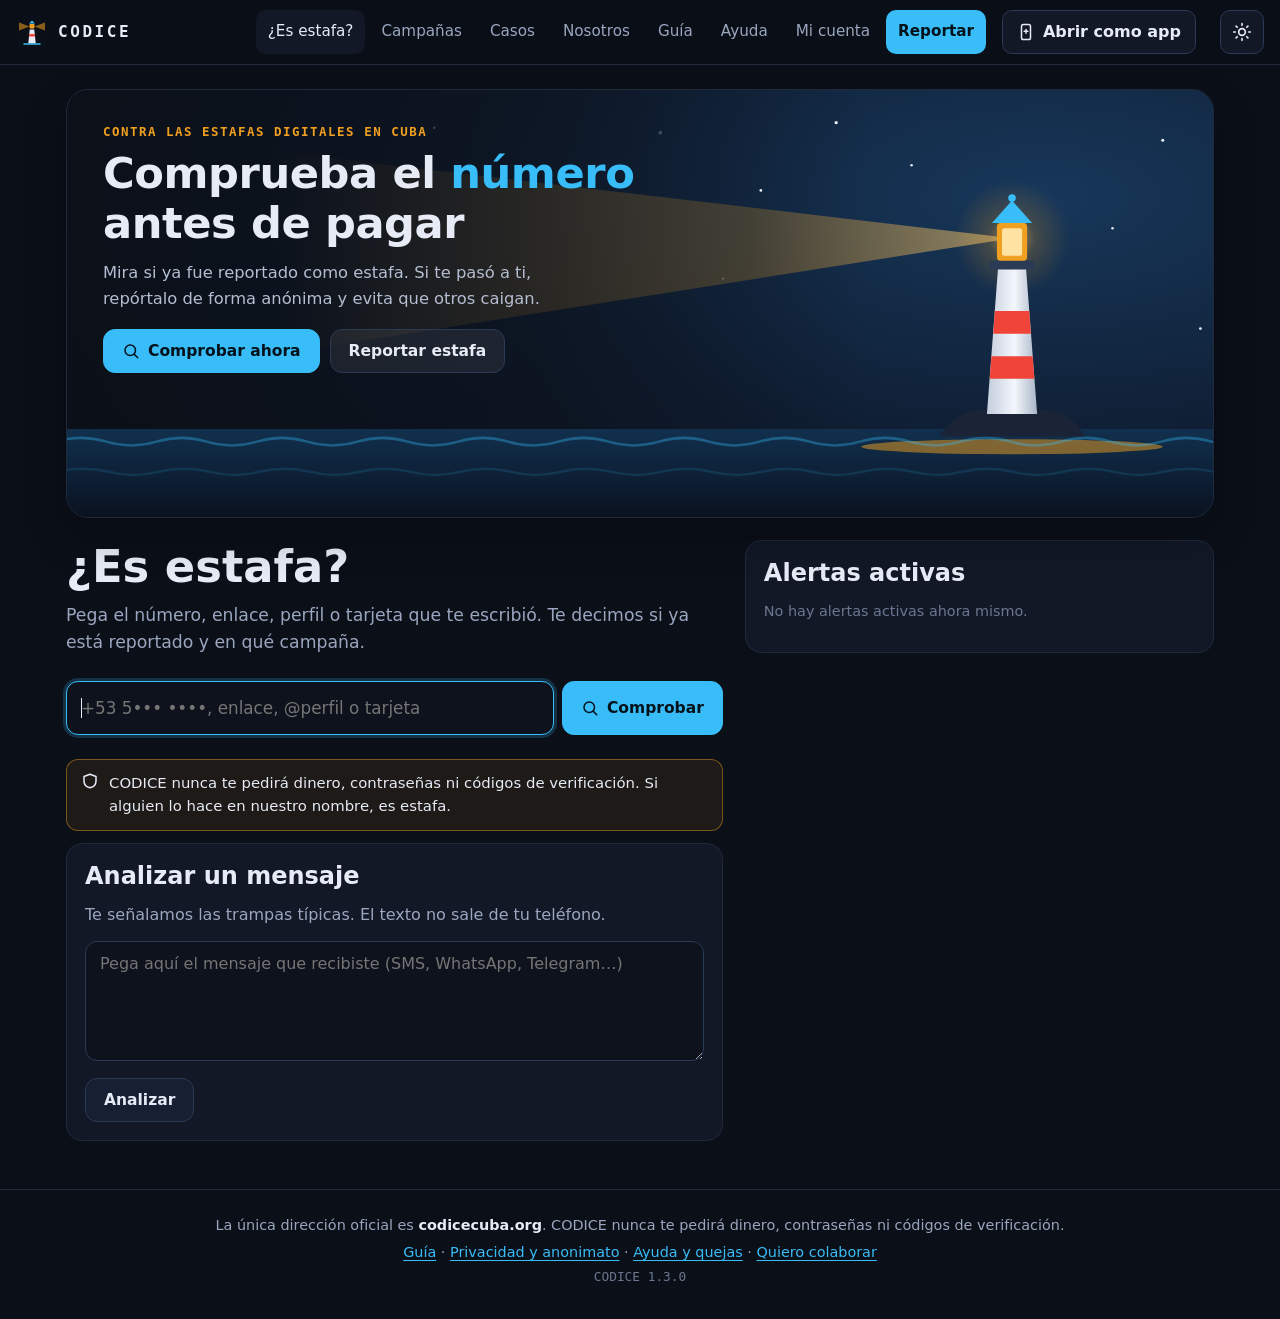
==== commit 1643f01c: "Separar los botones de la página Nosotros (apilados en móvil)" ====
--- a/index.html
+++ b/index.html
@@ -24,10 +24,10 @@
 <meta property="og:image" content="https://codicecuba.org/img/og.png">
 <meta property="og:url" content="https://codicecuba.org/">
 <meta name="twitter:card" content="summary_large_image">
-<link rel="stylesheet" href="css/codice.css?v=2026-11-25.8">
-<script src="js/tema.js?v=2026-11-25.8"></script>
-<script src="config.js?v=2026-11-25.8"></script>
-<script type="module" src="js/app.js?v=2026-11-25.8"></script>
+<link rel="stylesheet" href="css/codice.css?v=2026-11-25.9">
+<script src="js/tema.js?v=2026-11-25.9"></script>
+<script src="config.js?v=2026-11-25.9"></script>
+<script type="module" src="js/app.js?v=2026-11-25.9"></script>
 </head>
 <body>
 <a class="saltar" href="#principal">Saltar al contenido</a>
@@ -53,6 +53,6 @@
   <p class="pie-version">CODICE <span id="version">1.0.0</span></p>
 </footer>
 <div id="avisos-flotantes" class="toasts" aria-live="polite"></div>
-<script src="js/abrir-app.js?v=2026-11-25.8"></script>
+<script src="js/abrir-app.js?v=2026-11-25.9"></script>
 </body>
 </html>
--- a/css/codice.css
+++ b/css/codice.css
@@ -659,3 +659,7 @@
 .capa-app-ok { margin-top: 4px; width: 100%; height: 44px; border: none; border-radius: 10px; cursor: pointer;
   background: var(--primario); color: var(--sobre-primario); font: inherit; font-weight: 700; }
 .capa-app-ok:hover { filter: brightness(1.05); }
+
+/* fila de botones con separación clara (página Nosotros) */
+.fila-botones { display: flex; flex-wrap: wrap; gap: 12px; margin-top: 6px; }
+@media (max-width: 480px) { .fila-botones .boton { flex: 1 1 100%; } }
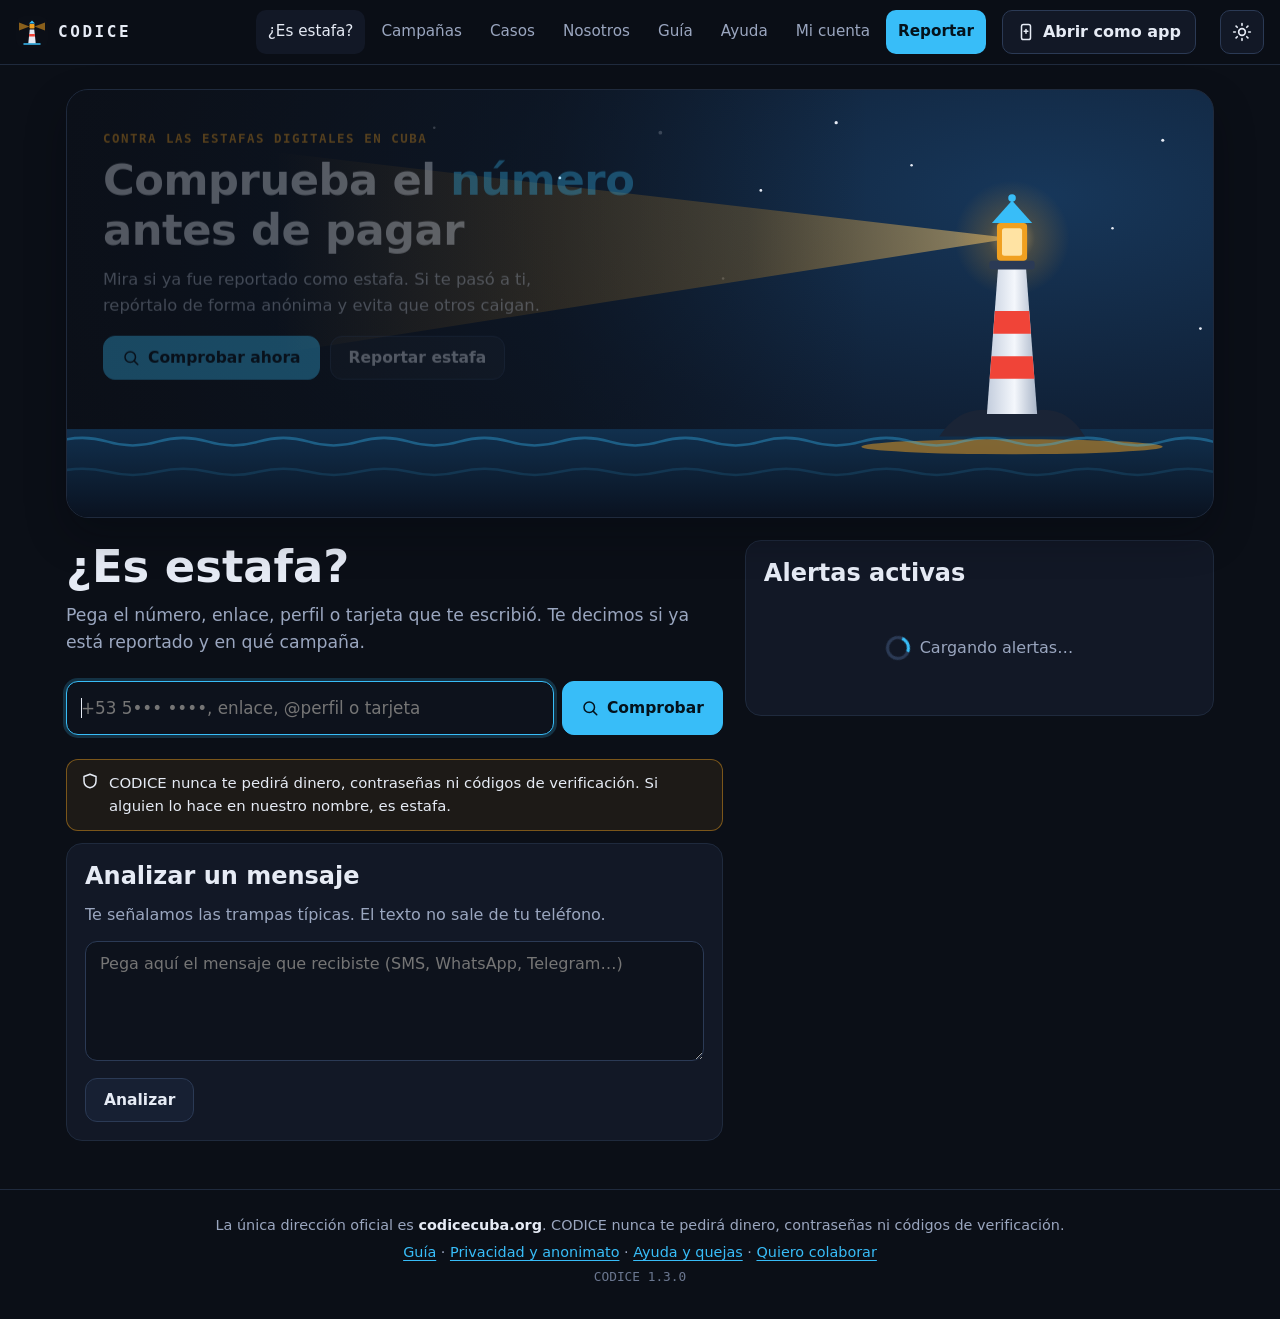
==== commit 2384a3f1: "Arreglar responsividad: códigos y textos ya no se parten letra a letra en columnas estrechas" ====
--- a/index.html
+++ b/index.html
@@ -24,10 +24,10 @@
 <meta property="og:image" content="https://codicecuba.org/img/og.png">
 <meta property="og:url" content="https://codicecuba.org/">
 <meta name="twitter:card" content="summary_large_image">
-<link rel="stylesheet" href="css/codice.css?v=2026-11-25.9">
-<script src="js/tema.js?v=2026-11-25.9"></script>
-<script src="config.js?v=2026-11-25.9"></script>
-<script type="module" src="js/app.js?v=2026-11-25.9"></script>
+<link rel="stylesheet" href="css/codice.css?v=2026-11-28.1">
+<script src="js/tema.js?v=2026-11-28.1"></script>
+<script src="config.js?v=2026-11-28.1"></script>
+<script type="module" src="js/app.js?v=2026-11-28.1"></script>
 </head>
 <body>
 <a class="saltar" href="#principal">Saltar al contenido</a>
@@ -53,6 +53,6 @@
   <p class="pie-version">CODICE <span id="version">1.0.0</span></p>
 </footer>
 <div id="avisos-flotantes" class="toasts" aria-live="polite"></div>
-<script src="js/abrir-app.js?v=2026-11-25.9"></script>
+<script src="js/abrir-app.js?v=2026-11-28.1"></script>
 </body>
 </html>
--- a/css/codice.css
+++ b/css/codice.css
@@ -114,7 +114,10 @@
 /* en pantallas chiquitas los botones con texto largo bajan de linea, si no se salen */
 .boton, button.boton { max-width: 100%; white-space: normal; text-align: center; padding-top: 6px; padding-bottom: 6px; }
 /* codigos, enlaces y datos largos se cortan dentro de su caja, que no me la estiren */
-main a, main .indicador, main code, .elemento .crece { overflow-wrap: anywhere; }
+main a, main .indicador, main code, .elemento .crece { overflow-wrap: break-word; }
+/* filas compactas (historial, ficha, alertas): que nada se parta letra a letra; se apilan si no caben */
+.elemento.pequeno { flex-wrap: wrap; align-items: baseline; row-gap: 2px; }
+.elemento.pequeno .crece { min-width: min-content; overflow-wrap: break-word; }
 .tabla .indicador, .tabla code { white-space: nowrap; overflow-wrap: normal; } /* en las tablas el dato va completo, la tabla se desliza y ya */
 label { display: block; font-weight: 600; margin-bottom: 6px; font-size: .95rem; }
 .campo { margin-bottom: 14px; }
@@ -368,7 +371,7 @@
 .kpis { display: grid; gap: 12px; grid-template-columns: repeat(auto-fit, minmax(min(160px, 100%), 1fr)); margin-bottom: 14px; }
 .kpi { background: var(--capa); border: 1px solid var(--borde); border-radius: 14px; padding: 14px 16px; min-width: 0; }
 .kpi span { display: block; color: var(--suave); font-size: .85rem; }
-.kpi b { display: block; font: 700 1.7rem var(--mono); margin: 2px 0; overflow-wrap: anywhere; }
+.kpi b { display: block; font: 700 1.7rem var(--mono); margin: 2px 0; overflow-wrap: break-word; }
 .kpi small { color: var(--tenue); font-size: .8rem; }
 .kpi small.sube { color: var(--verde-texto); }
 .kpi small.baja { color: var(--rojo-texto); }
@@ -405,13 +408,13 @@
 .semaforo ul { margin: 0; padding-left: 18px; color: var(--suave); }
 .semaforo-datos { grid-column: 1 / -1; display: grid; gap: 10px; grid-template-columns: repeat(auto-fit, minmax(min(140px, 100%), 1fr)); }
 .semaforo-datos > div { background: var(--capa2); border-radius: 12px; padding: 10px 12px; min-width: 0; }
-.semaforo-datos b { display: block; font: 700 1.15rem var(--mono); overflow-wrap: anywhere; }
+.semaforo-datos b { display: block; font: 700 1.15rem var(--mono); overflow-wrap: break-word; }
 .semaforo-datos span { color: var(--suave); font-size: .82rem; }
 .texto-plano { white-space: pre; overflow: auto; max-height: 60vh; font: .76rem/1.55 var(--mono); background: var(--entrada); border: 1px solid var(--borde); border-radius: 12px; padding: 12px; margin: 0; color: var(--texto); }
 .incidente { display: grid; grid-template-columns: auto minmax(0, 1fr); gap: 4px 12px; padding: 12px 4px; align-items: start; }
 .incidente .punto { margin-top: 7px; }
-.incidente p { margin: 0; overflow-wrap: anywhere; }
-.incidente .meta { color: var(--suave); font-size: .84rem; overflow-wrap: anywhere; }
+.incidente p { margin: 0; overflow-wrap: break-word; }
+.incidente .meta { color: var(--suave); font-size: .84rem; overflow-wrap: break-word; }
 .formulario-bloqueo { display: grid; gap: 10px 12px; grid-template-columns: minmax(0, 1.4fr) minmax(0, 1fr); }
 .formulario-bloqueo > * { min-width: 0; }
 .formulario-bloqueo .ancho { grid-column: 1 / -1; }
@@ -446,7 +449,7 @@
 .notif.n-ataque .notif-icono { background: rgba(240, 68, 56, .15); color: var(--rojo); }
 .notif-cuerpo { min-width: 0; }
 .notif-cuerpo strong { display: block; font-size: .95rem; }
-.notif-cuerpo p { margin: 2px 0 0; color: var(--suave); font-size: .9rem; overflow-wrap: anywhere; }
+.notif-cuerpo p { margin: 2px 0 0; color: var(--suave); font-size: .9rem; overflow-wrap: break-word; }
 .notif-meta { display: block; margin-top: 4px; color: var(--tenue); font-size: .8rem; }
 .notif-ir { display: inline-block; margin-top: 6px; font-weight: 600; font-size: .88rem; color: var(--primario); text-decoration: none; }
 .notif-cerrar { width: 32px; height: 32px; border: 0; border-radius: 8px; background: transparent; color: var(--tenue); cursor: pointer; display: flex; align-items: center; justify-content: center; }
@@ -465,7 +468,7 @@
 .lista-avisos { max-height: min(60vh, 560px); overflow: auto; margin: 0 -4px; padding: 0 4px; }
 .aviso-lista { display: grid; grid-template-columns: auto minmax(0, 1fr) auto; gap: 12px; align-items: start; padding: 12px 6px; border-radius: 10px; }
 .aviso-lista.nuevo { background: rgba(56, 189, 248, .06); }
-.aviso-lista p { margin: 2px 0 0; color: var(--suave); font-size: .9rem; overflow-wrap: anywhere; }
+.aviso-lista p { margin: 2px 0 0; color: var(--suave); font-size: .9rem; overflow-wrap: break-word; }
 .aviso-lista .fila.entre { flex-wrap: nowrap; align-items: baseline; gap: 10px; }
 .aviso-lista .fila.entre strong { min-width: 0; }
 .aviso-lista .fila.entre .tenue { flex: none; }
@@ -522,13 +525,13 @@
 .mapa-vacio { position: absolute; inset: 0; display: grid; place-items: center; color: var(--suave); padding: 20px; text-align: center; pointer-events: none; }
 .mapa-vacio[hidden] { display: none; }
 .mapa-ficha { background: var(--capa); border: 1px solid var(--borde); border-radius: 14px; padding: 14px 16px; min-height: 120px; display: grid; gap: 10px; align-content: start; }
-.mapa-ficha h3 { margin: 0; font-size: 1.05rem; overflow-wrap: anywhere; }
+.mapa-ficha h3 { margin: 0; font-size: 1.05rem; overflow-wrap: break-word; }
 .mapa-ficha p { margin: 0; }
 .mapa-ficha-cab { display: flex; gap: 12px; align-items: center; }
 .mapa-icono { width: 34px; height: 34px; border-radius: 10px; display: grid; place-items: center; font-weight: 700; flex: 0 0 auto; }
 .mapa-vecinos summary { cursor: pointer; color: var(--suave); font-size: .9rem; }
 .mapa-vecinos ul { max-height: 220px; overflow: auto; margin-top: 6px; }
-.mapa-vecinos li { padding: 3px 0; overflow-wrap: anywhere; }
+.mapa-vecinos li { padding: 3px 0; overflow-wrap: break-word; }
 .mapa-acciones { flex-wrap: wrap; }
 .mapa-ruta { margin: 0; padding-left: 20px; display: grid; gap: 4px; }
 .mapa-leyenda { min-width: 0; max-width: 100%; }
@@ -564,8 +567,8 @@
 .expediente-fila { display: grid; gap: 6px; padding: 14px 16px; text-decoration: none; color: var(--texto); }
 .expediente-fila:hover { border-color: var(--primario); }
 .expediente-cab { display: flex; flex-wrap: wrap; gap: 6px 8px; align-items: center; }
-.expediente-titulo { font-size: 1.05rem; overflow-wrap: anywhere; }
-.cabecera-pagina.expediente h1 { margin: 6px 0 4px; overflow-wrap: anywhere; }
+.expediente-titulo { font-size: 1.05rem; overflow-wrap: break-word; }
+.cabecera-pagina.expediente h1 { margin: 6px 0 4px; overflow-wrap: break-word; }
 .expediente-responsable { display: grid; gap: 4px; }
 .expediente-responsable select { width: auto; min-width: 160px; }
 .veredicto-caja { display: flex; gap: 14px; align-items: center; justify-content: space-between; flex-wrap: wrap; background: var(--capa); border: 1px solid var(--borde); border-left: 4px solid var(--primario); border-radius: 0; padding: 14px 16px; margin-bottom: 14px; }
@@ -589,8 +592,8 @@
 .hallazgos { display: grid; gap: 10px; }
 .hallazgo { border: 1px solid var(--borde); border-radius: 12px; padding: 12px 14px; display: grid; gap: 6px; }
 .hallazgo p { margin: 0; }
-.hallazgo-que { font-size: 1rem; white-space: pre-wrap; overflow-wrap: anywhere; }
-.hallazgo-como { font-size: .9rem; white-space: pre-wrap; overflow-wrap: anywhere; }
+.hallazgo-que { font-size: 1rem; white-space: pre-wrap; overflow-wrap: break-word; }
+.hallazgo-como { font-size: .9rem; white-space: pre-wrap; overflow-wrap: break-word; }
 .segmentado { display: inline-flex; border: 1px solid var(--borde2); border-radius: 10px; overflow: hidden; }
 .segmentado button { background: none; border: 0; color: var(--suave); padding: 0 14px; min-height: 40px; font: inherit; cursor: pointer; }
 .segmentado button + button { border-left: 1px solid var(--borde2); }
@@ -603,22 +606,22 @@
 .dato { display: grid; grid-template-columns: minmax(0, 1.4fr) minmax(0, 1fr) auto; gap: 6px 14px; align-items: center; padding: 10px 12px; border: 1px solid var(--borde); border-radius: 12px; }
 .dato.caido .indicador { text-decoration: line-through; opacity: .75; }
 .dato-valor { display: flex; flex-wrap: wrap; gap: 8px; align-items: center; min-width: 0; }
-.dato-valor .indicador { overflow-wrap: anywhere; }
+.dato-valor .indicador { overflow-wrap: break-word; }
 .dato-ficha { display: flex; gap: 10px; align-items: center; flex-wrap: wrap; justify-content: flex-end; }
 .dato-ficha select { width: auto; }
 .previas { display: grid; gap: 6px; margin: 10px 0; }
 .previa { display: grid; grid-template-columns: auto minmax(0, 1.3fr) minmax(0, 1fr) minmax(0, 1fr); gap: 8px; align-items: center; }
-.previa .indicador { overflow-wrap: anywhere; }
+.previa .indicador { overflow-wrap: break-word; }
 .previa.error .indicador { border-color: var(--rojo); }
 .custodia { display: grid; gap: 10px; }
 .prueba-custodia { border: 1px solid var(--borde); border-radius: 12px; padding: 12px 14px; display: grid; gap: 6px; }
 .prueba-custodia p { margin: 0; }
 .huella { display: flex; gap: 8px; align-items: center; flex-wrap: wrap; }
-.huella .mono { font-size: .8rem; overflow-wrap: anywhere; word-break: break-all; color: var(--suave); }
+.huella .mono { font-size: .8rem; overflow-wrap: break-word; word-break: break-all; color: var(--suave); }
 .registro summary { cursor: pointer; color: var(--suave); }
 .prueba-grande { max-width: 100%; max-height: 70vh; border-radius: 10px; display: block; margin: 0 auto; }
 .comentario { border-bottom: 1px solid var(--borde); padding-bottom: 10px; }
-.comentario p { margin: 4px 0 0; white-space: pre-wrap; overflow-wrap: anywhere; }
+.comentario p { margin: 4px 0 0; white-space: pre-wrap; overflow-wrap: break-word; }
 .historial { max-height: 480px; overflow: auto; }
 .filtros-mapa { margin-bottom: 10px; }
 .filtros-mapa summary { cursor: pointer; color: var(--suave); margin-bottom: 8px; }
